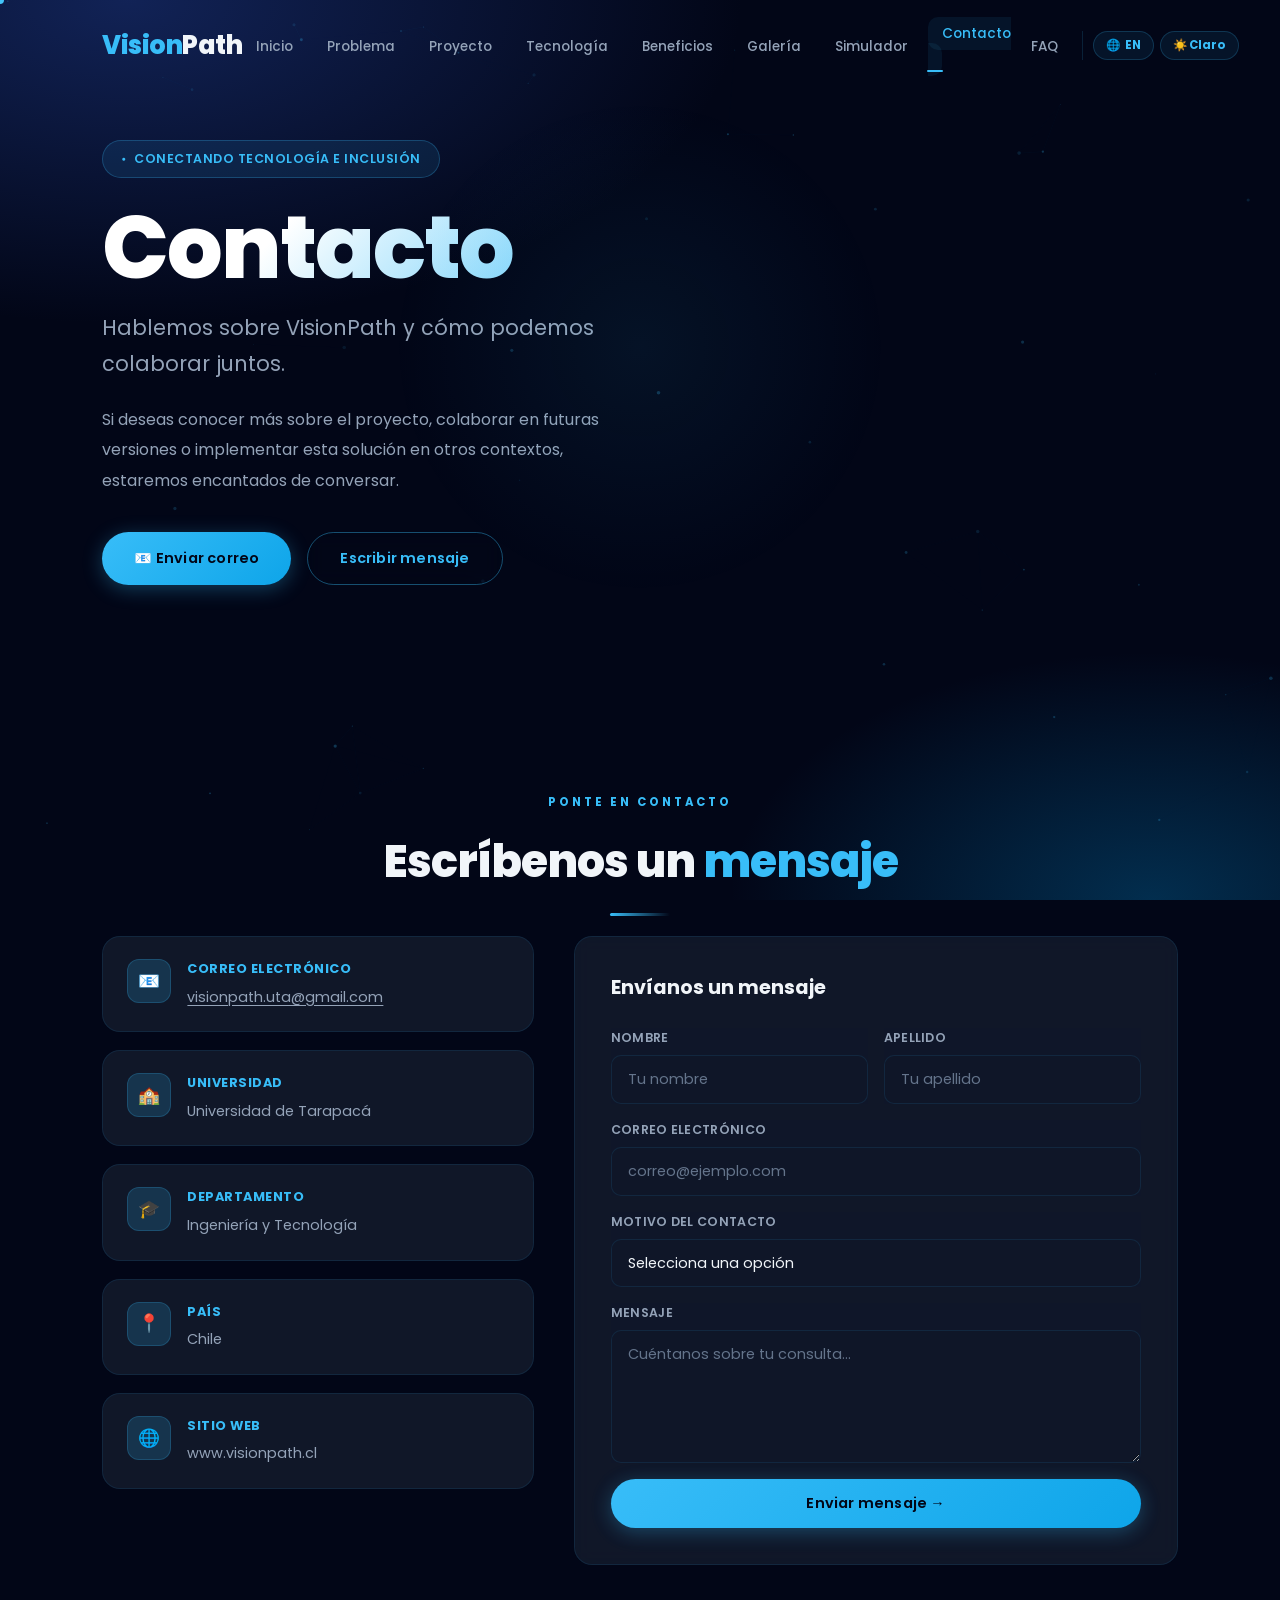
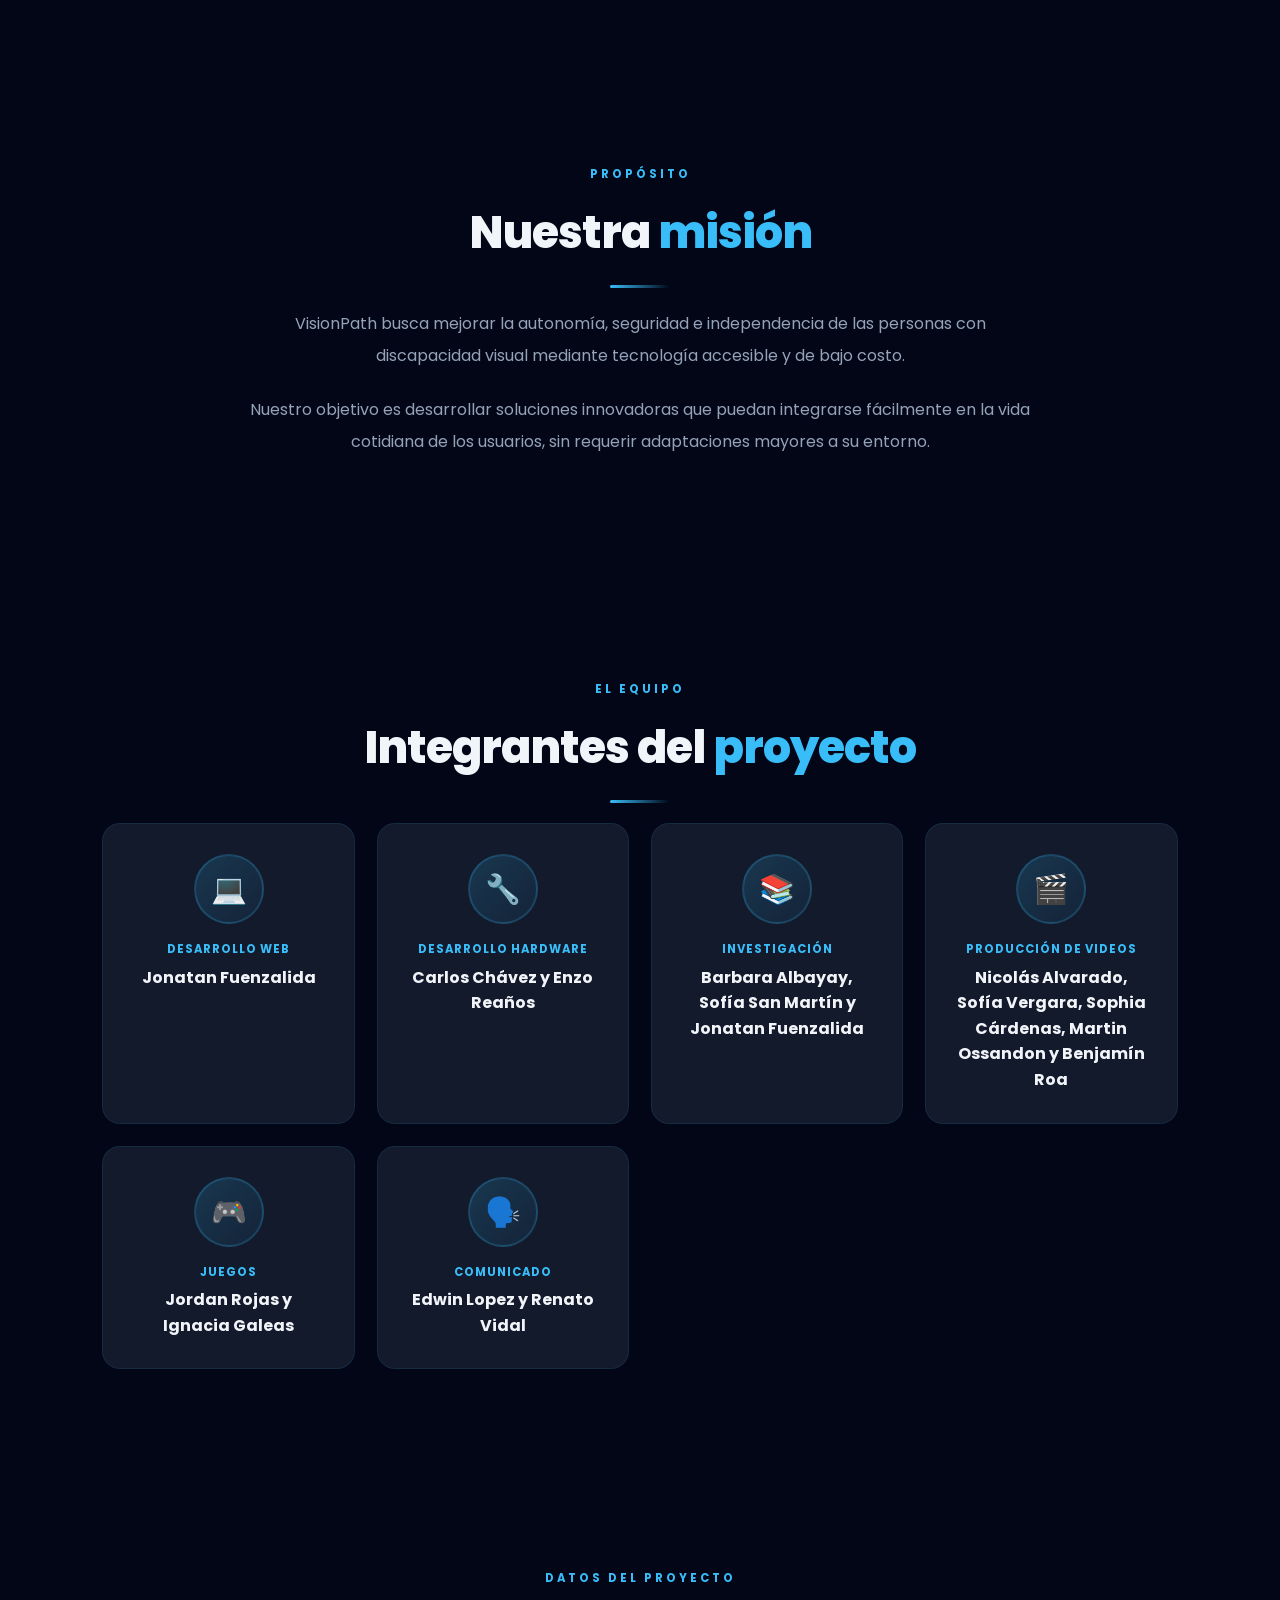
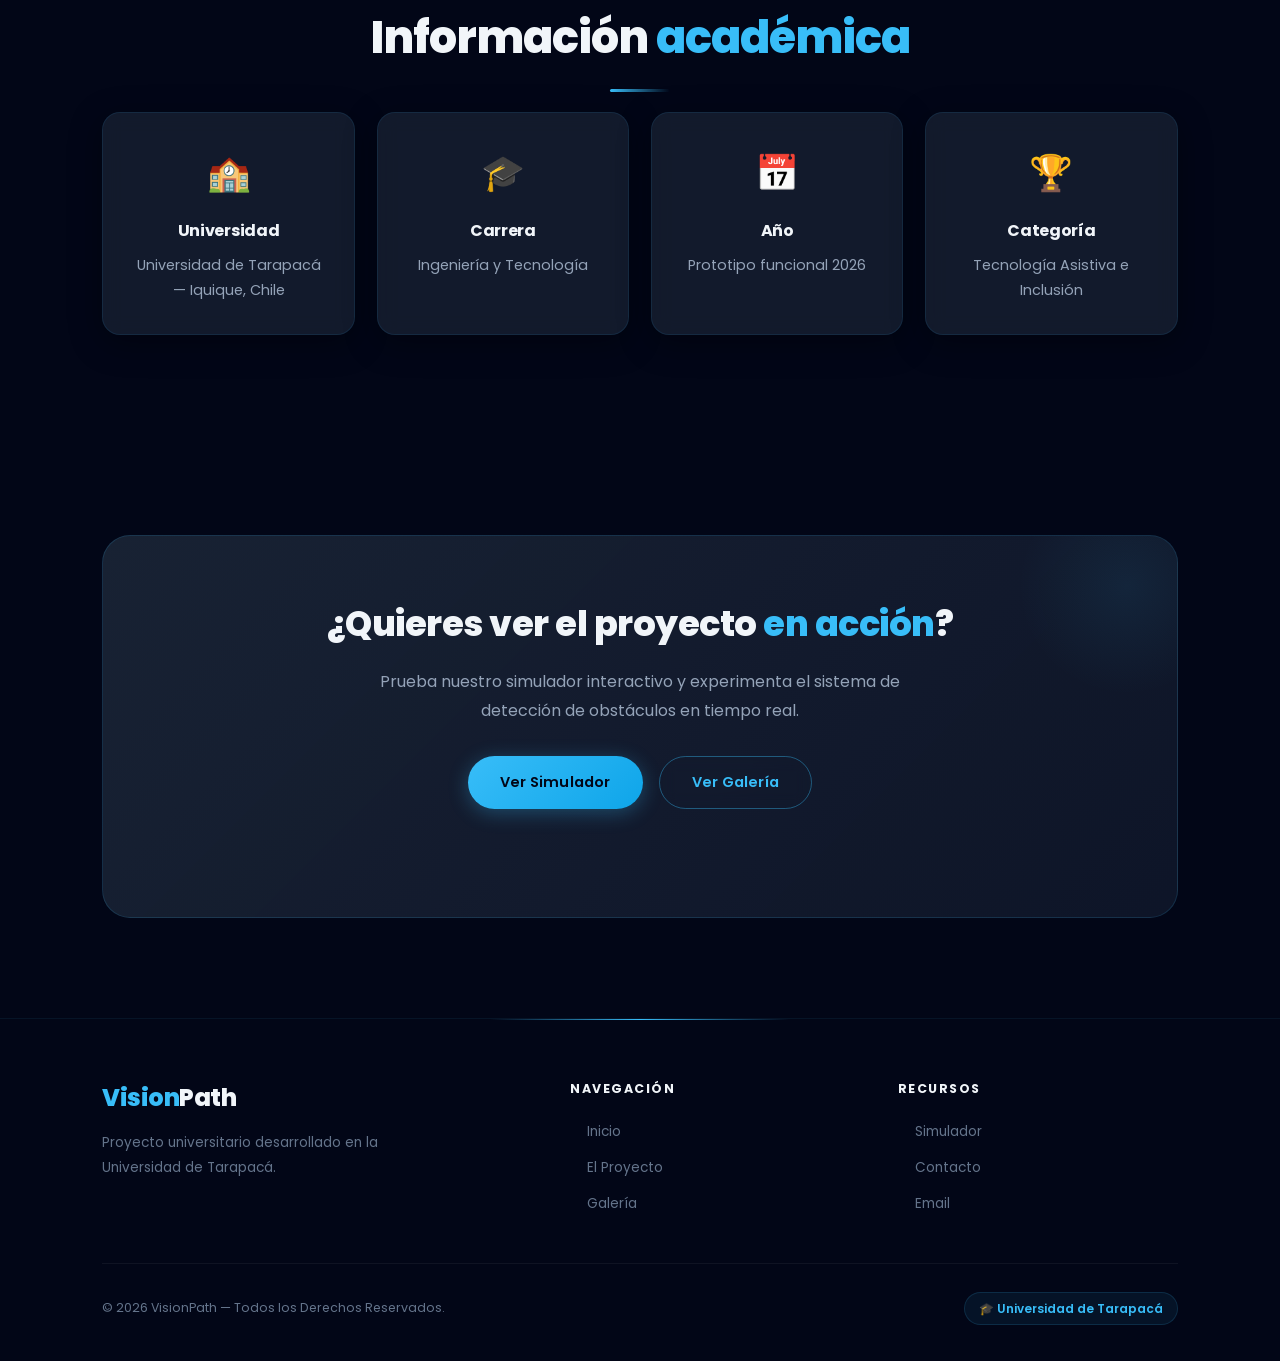
==== contacto.html @ 83928681 "Add files via upload" ====
<!DOCTYPE html>
<html lang="es">
<head>
<meta charset="UTF-8">
<meta name="viewport" content="width=device-width, initial-scale=1.0">
<meta name="description" content="Contacta al equipo de VisionPath — bastón inteligente, Universidad de Tarapacá.">
<title>Contacto | VisionPath</title>
<link rel="stylesheet" href="css/style.css">
<link rel="preconnect" href="https://fonts.googleapis.com">
<link href="https://fonts.googleapis.com/css2?family=Poppins:wght@300;400;500;600;700;800&display=swap" rel="stylesheet">
</head>
<body>

<div id="page-loader"><div class="loader-logo">Vision<span>Path</span></div><div class="loader-bar-wrap"><div class="loader-bar"></div></div><div class="loader-text">Cargando...</div></div>
<div id="scroll-progress"></div>
<canvas id="particles-canvas" aria-hidden="true"></canvas>
<div id="cursor-dot" aria-hidden="true"></div>
<div id="cursor-ring" aria-hidden="true"></div>
<div id="lightbox" role="dialog" aria-modal="true">
  <button id="lightbox-close" aria-label="Cerrar">✕</button>
  <button id="lightbox-prev">‹</button>
  <img id="lightbox-img" src="" alt="">
  <button id="lightbox-next">›</button>
  <div id="lightbox-caption"></div>
</div>

<header id="header">
  <nav class="navbar">
    <div class="logo">Vision<span>Path</span></div>
    <button class="hamburger" aria-label="Abrir menú"><span></span><span></span><span></span></button>
    <ul class="nav-links">
      <li><a href="index.html" data-i18n="nav-inicio">Inicio</a></li>
      <li><a href="index.html#problema" data-i18n="nav-problema">Problema</a></li>
      <li><a href="index.html#sobre" data-i18n="nav-sobre">Proyecto</a></li>
      <li><a href="index.html#funciona" data-i18n="nav-funciona">Tecnología</a></li>
      <li><a href="index.html#beneficios" data-i18n="nav-beneficios">Beneficios</a></li>
      <li><a href="galeria.html" data-i18n="nav-galeria">Galería</a></li>
      <li><a href="simulador.html" data-i18n="nav-simulador">Simulador</a></li>
      <li><a href="contacto.html" data-i18n="nav-contacto">Contacto</a></li>
      <li><a href="index.html#faq" data-i18n="nav-faq">FAQ</a></li>
      <div class="nav-settings-mobile">
        <button class="settings-btn lang-toggle-btn"><span>🌐</span>EN</button>
        <button class="settings-btn theme-toggle-btn"><span>☀️</span>Claro</button>
      </div>
    </ul>
    <div class="nav-settings">
      <button class="settings-btn lang-toggle-btn"><span>🌐</span>EN</button>
      <button class="settings-btn theme-toggle-btn"><span>☀️</span>Claro</button>
    </div>
  </nav>
</header>

<section class="hero" style="min-height:55vh;padding-top:140px;padding-bottom:60px;">
  <div class="hero-text">
    <span class="tag" data-i18n="tag-contacto">Conectando Tecnología e Inclusión</span>
    <h1 data-i18n="h1-contacto">Contacto</h1>
    <h2 data-i18n="h2-contacto">Hablemos sobre VisionPath y cómo podemos colaborar juntos.</h2>
    <p class="hero-description">Si deseas conocer más sobre el proyecto, colaborar en futuras versiones o implementar esta solución en otros contextos, estaremos encantados de conversar.</p>
    <div class="hero-buttons">
      <a href="mailto:visionpath.uta@gmail.com" class="btn btn-primary">📧 Enviar correo</a>
      <a href="#formulario" class="btn btn-secondary">Escribir mensaje</a>
    </div>
  </div>
</section>

<!-- FORMULARIO + INFO -->
<section class="section" id="formulario">
  <span class="section-label">Ponte en contacto</span>
  <h2 class="section-title">Escríbenos un <span>mensaje</span></h2>
  <div class="section-divider"></div>
  <div class="contact-grid">
    <div class="contact-info-block">
      <div class="contact-info-card hidden delay-1"><div class="info-icon">📧</div><div class="info-text"><strong>Correo electrónico</strong><span><a href="mailto:visionpath.uta@gmail.com" style="color:inherit;text-decoration:underline;text-underline-offset:3px;">visionpath.uta@gmail.com</a></span></div></div>
      <div class="contact-info-card hidden delay-2"><div class="info-icon">🏫</div><div class="info-text"><strong>Universidad</strong><span>Universidad de Tarapacá</span></div></div>
      <div class="contact-info-card hidden delay-3"><div class="info-icon">🎓</div><div class="info-text"><strong>Departamento</strong><span>Ingeniería y Tecnología</span></div></div>
      <div class="contact-info-card hidden delay-4"><div class="info-icon">📍</div><div class="info-text"><strong>País</strong><span>Chile</span></div></div>
      <div class="contact-info-card hidden delay-2"><div class="info-icon">🌐</div><div class="info-text"><strong>Sitio web</strong><span>www.visionpath.cl</span></div></div>
    </div>
    <div class="contact-form-wrapper hidden delay-2">
      <h3>Envíanos un mensaje</h3>
      <form class="contact-form" novalidate>
        <div class="form-row">
          <div class="form-group"><label for="nombre">Nombre</label><input type="text" id="nombre" placeholder="Tu nombre" required></div>
          <div class="form-group"><label for="apellido">Apellido</label><input type="text" id="apellido" placeholder="Tu apellido"></div>
        </div>
        <div class="form-group"><label for="email">Correo electrónico</label><input type="email" id="email" placeholder="correo@ejemplo.com" required></div>
        <div class="form-group"><label for="motivo">Motivo del contacto</label>
          <select id="motivo" required>
            <option value="" disabled selected>Selecciona una opción</option>
            <option value="colaboracion">Colaboración en el proyecto</option>
            <option value="implementacion">Implementación en otro contexto</option>
            <option value="consulta">Consulta técnica</option>
            <option value="prensa">Prensa o difusión</option>
            <option value="otro">Otro</option>
          </select>
        </div>
        <div class="form-group"><label for="mensaje">Mensaje</label><textarea id="mensaje" placeholder="Cuéntanos sobre tu consulta..." required rows="5"></textarea></div>
        <button type="submit" class="btn btn-primary" style="width:100%;justify-content:center;">Enviar mensaje →</button>
      </form>
      <div class="form-success">✅ ¡Gracias por tu mensaje! Te responderemos pronto.</div>
    </div>
  </div>
</section>

<!-- MISIÓN -->
<section class="section hidden">
  <span class="section-label" data-i18n="label-mision">Propósito</span>
  <h2 class="section-title" data-i18n="title-mision">Nuestra <span>misión</span></h2>
  <div class="section-divider"></div>
  <p class="section-text">VisionPath busca mejorar la autonomía, seguridad e independencia de las personas con discapacidad visual mediante tecnología accesible y de bajo costo.</p>
  <p class="section-text">Nuestro objetivo es desarrollar soluciones innovadoras que puedan integrarse fácilmente en la vida cotidiana de los usuarios, sin requerir adaptaciones mayores a su entorno.</p>
</section>

<!-- EQUIPO AMPLIADO -->
<section class="section hidden">
  <span class="section-label" data-i18n="label-equipo">El equipo</span>
  <h2 class="section-title" data-i18n="title-equipo">Integrantes del <span>proyecto</span></h2>
  <div class="section-divider"></div>
  <div class="cards">
    <div class="member-card hidden delay-1">
      <div class="member-avatar">💻</div>
      <div class="member-role">Desarrollo Web</div>
      <div class="member-name">Jonatan Fuenzalida</div>
    </div>
    <div class="member-card hidden delay-2">
      <div class="member-avatar">🔧</div>
      <div class="member-role">Desarrollo Hardware</div>
      <div class="member-name">Carlos Chávez y Enzo Reaños</div>
    </div>
    <div class="member-card hidden delay-3">
      <div class="member-avatar">📚</div>
      <div class="member-role">Investigación</div>
      <div class="member-name">Barbara Albayay, Sofía San Martín y Jonatan Fuenzalida</div>
    </div>
    <div class="member-card hidden delay-4">
      <div class="member-avatar">🎬</div>
      <div class="member-role">Producción de Videos</div>
      <div class="member-name">Nicolás Alvarado, Sofía Vergara, Sophia Cárdenas, Martin Ossandon y Benjamín Roa</div>
    </div>
    <div class="member-card hidden delay-1">
      <div class="member-avatar">🎮</div>
      <div class="member-role">Juegos</div>
      <div class="member-name">Jordan Rojas y Ignacia Galeas</div>
    </div>
    <div class="member-card hidden delay-2">
      <div class="member-avatar">🗣️</div>
      <div class="member-role">Comunicado</div>
      <div class="member-name">Edwin Lopez y Renato Vidal</div>
    </div>
  </div>
</section>

<!-- INFO ACADÉMICA -->
<section class="section hidden">
  <span class="section-label" data-i18n="label-academico">Datos del proyecto</span>
  <h2 class="section-title" data-i18n="title-academico">Información <span>académica</span></h2>
  <div class="section-divider"></div>
  <div class="cards">
    <div class="card hidden delay-1"><span class="card-icon">🏫</span><h3>Universidad</h3><p>Universidad de Tarapacá — Iquique, Chile</p></div>
    <div class="card hidden delay-2"><span class="card-icon">🎓</span><h3>Carrera</h3><p>Ingeniería y Tecnología</p></div>
    <div class="card hidden delay-3"><span class="card-icon">📅</span><h3>Año</h3><p>Prototipo funcional 2026</p></div>
    <div class="card hidden delay-4"><span class="card-icon">🏆</span><h3>Categoría</h3><p>Tecnología Asistiva e Inclusión</p></div>
  </div>
</section>

<!-- CTA -->
<section class="section hidden">
  <div class="mission-banner">
    <h2>¿Quieres ver el proyecto <span style="color:var(--cyan)">en acción</span>?</h2>
    <p>Prueba nuestro simulador interactivo y experimenta el sistema de detección de obstáculos en tiempo real.</p>
    <div class="hero-buttons" style="justify-content:center">
      <a href="simulador.html" class="btn btn-primary">Ver Simulador</a>
      <a href="galeria.html" class="btn btn-secondary">Ver Galería</a>
    </div>
  </div>
</section>

<footer class="footer">
  <div class="footer-grid">
    <div class="footer-brand"><div class="logo">Vision<span>Path</span></div><p>Proyecto universitario desarrollado en la Universidad de Tarapacá.</p></div>
    <div class="footer-col"><h4>Navegación</h4><ul>
      <li><a href="index.html">Inicio</a></li><li><a href="index.html#sobre">El Proyecto</a></li>
      <li><a href="galeria.html">Galería</a></li>
    </ul></div>
    <div class="footer-col"><h4>Recursos</h4><ul>
      <li><a href="simulador.html">Simulador</a></li><li><a href="contacto.html">Contacto</a></li>
      <li><a href="mailto:visionpath@gmail.com">Email</a></li>
    </ul></div>
  </div>
  <div class="footer-bottom"><p>© 2026 VisionPath — Todos los Derechos Reservados.</p><div class="footer-badge">🎓 Universidad de Tarapacá</div></div>
</footer>
<button id="scrollTop" aria-label="Volver al inicio">↑</button>
<script src="js/script.js"></script>
<script src="js/extras.js"></script>
</body>
</html>
---- css/style.css ----
/* =============================================================
   VISIONPATH — style.css
   Diseño oscuro premium con acentos cyan y efectos glassmorphism
============================================================= */

/* === RESET & BASE === */
*, *::before, *::after {
    margin: 0;
    padding: 0;
    box-sizing: border-box;
}

:root {
    --cyan:       #38bdf8;
    --cyan-dark:  #0ea5e9;
    --cyan-glow:  rgba(56, 189, 248, 0.18);
    --cyan-glow2: rgba(56, 189, 248, 0.08);
    --bg-900:     #020617;
    --bg-800:     #0f172a;
    --bg-700:     #1e293b;
    --bg-600:     #293548;
    --text-100:   #f1f5f9;
    --text-300:   #94a3b8;
    --text-500:   #64748b;
    --radius-sm:  10px;
    --radius-md:  18px;
    --radius-lg:  28px;
    --shadow-card: 0 8px 32px rgba(0,0,0,0.35);
    --shadow-glow: 0 0 40px rgba(56,189,248,0.12);
    --transition:  all 0.35s cubic-bezier(0.4, 0, 0.2, 1);
}

html { scroll-behavior: smooth; }

body {
    font-family: 'Poppins', sans-serif;
    background-color: var(--bg-900);
    background-image:
        radial-gradient(ellipse 80% 60% at 10% 0%, rgba(30,58,138,0.55) 0%, transparent 60%),
        radial-gradient(ellipse 60% 50% at 90% 100%, rgba(3,105,161,0.4) 0%, transparent 55%);
    background-attachment: fixed;
    color: var(--text-100);
    overflow-x: hidden;
    line-height: 1.6;
}

img { display: block; max-width: 100%; }
a  { text-decoration: none; color: inherit; }
ul { list-style: none; }

/* === SCROLLBAR === */
::-webkit-scrollbar { width: 6px; }
::-webkit-scrollbar-track { background: var(--bg-900); }
::-webkit-scrollbar-thumb { background: var(--bg-600); border-radius: 3px; }
::-webkit-scrollbar-thumb:hover { background: var(--cyan); }

/* === SELECTION === */
::selection { background: var(--cyan-glow); color: var(--cyan); }

/* ============================================================
   NAVBAR
============================================================ */
header {
    position: fixed;
    top: 0; left: 0;
    width: 100%;
    z-index: 1000;
    transition: var(--transition);
    padding: 0;
}

header.scrolled {
    background: rgba(2, 6, 23, 0.85);
    backdrop-filter: blur(20px);
    -webkit-backdrop-filter: blur(20px);
    border-bottom: 1px solid rgba(56,189,248,0.08);
    box-shadow: 0 4px 30px rgba(0,0,0,0.4);
}

.navbar {
    display: flex;
    justify-content: space-between;
    align-items: center;
    padding: 20px 8%;
    max-width: 1400px;
    margin: 0 auto;
}

.logo {
    font-size: 1.6rem;
    font-weight: 800;
    color: var(--cyan);
    letter-spacing: -0.5px;
    cursor: pointer;
    transition: var(--transition);
    user-select: none;
}

.logo span { color: var(--text-100); }
.logo:hover { opacity: 0.85; transform: translateY(-1px); }

.nav-links {
    display: flex;
    align-items: center;
    gap: 6px;
}

.nav-links a {
    color: var(--text-300);
    font-size: 0.85rem;
    font-weight: 500;
    padding: 7px 14px;
    border-radius: var(--radius-sm);
    transition: var(--transition);
    position: relative;
}

.nav-links a:hover,
.nav-links a.active {
    color: var(--cyan);
    background: var(--cyan-glow2);
}

.nav-links a.active::after {
    content: '';
    position: absolute;
    bottom: 4px; left: 50%;
    transform: translateX(-50%);
    width: 16px; height: 2px;
    background: var(--cyan);
    border-radius: 2px;
}

/* Hamburger */
.hamburger {
    display: none;
    flex-direction: column;
    gap: 5px;
    cursor: pointer;
    padding: 6px;
    border-radius: 8px;
    transition: var(--transition);
}

.hamburger span {
    display: block;
    width: 24px; height: 2px;
    background: var(--text-100);
    border-radius: 2px;
    transition: var(--transition);
}

.hamburger.open span:nth-child(1) { transform: translateY(7px) rotate(45deg); }
.hamburger.open span:nth-child(2) { opacity: 0; transform: scaleX(0); }
.hamburger.open span:nth-child(3) { transform: translateY(-7px) rotate(-45deg); }

/* ============================================================
   HERO
============================================================ */
.hero {
    min-height: 100vh;
    display: flex;
    align-items: center;
    justify-content: space-between;
    gap: 60px;
    padding: 120px 8% 80px;
    max-width: 1400px;
    margin: 0 auto;
    position: relative;
}

.hero::before {
    content: '';
    position: absolute;
    width: 500px; height: 500px;
    background: radial-gradient(circle, rgba(56,189,248,0.07) 0%, transparent 70%);
    top: 50%; left: 50%;
    transform: translate(-50%, -50%);
    pointer-events: none;
}

.hero-text { flex: 1; max-width: 600px; }

.tag {
    display: inline-flex;
    align-items: center;
    gap: 8px;
    background: rgba(56,189,248,0.1);
    color: var(--cyan);
    border: 1px solid rgba(56,189,248,0.25);
    padding: 8px 18px;
    border-radius: 50px;
    font-size: 0.78rem;
    font-weight: 600;
    letter-spacing: 0.5px;
    text-transform: uppercase;
    margin-bottom: 24px;
}

.tag::before { content: '●'; font-size: 7px; animation: pulse-dot 2s ease-in-out infinite; }

@keyframes pulse-dot {
    0%, 100% { opacity: 1; }
    50% { opacity: 0.3; }
}

.hero h1 {
    font-size: clamp(3rem, 7vw, 5.5rem);
    font-weight: 800;
    line-height: 1.05;
    letter-spacing: -2px;
    margin-bottom: 16px;
    background: linear-gradient(135deg, #fff 30%, var(--cyan) 100%);
    -webkit-background-clip: text;
    -webkit-text-fill-color: transparent;
    background-clip: text;
}

.hero h2 {
    font-size: clamp(1rem, 2vw, 1.3rem);
    font-weight: 400;
    color: var(--text-300);
    margin-bottom: 24px;
    line-height: 1.7;
    max-width: 540px;
}

.hero-description {
    font-size: 1rem;
    color: var(--text-300);
    line-height: 1.9;
    margin-bottom: 36px;
    max-width: 520px;
}

.hero-buttons {
    display: flex;
    gap: 16px;
    flex-wrap: wrap;
    margin-bottom: 48px;
}

.hero-stats {
    display: flex;
    gap: 32px;
    flex-wrap: wrap;
    padding-top: 32px;
    border-top: 1px solid rgba(255,255,255,0.06);
}

.stat h3 {
    font-size: 1.8rem;
    font-weight: 800;
    color: var(--cyan);
    letter-spacing: -1px;
}

.stat span {
    font-size: 0.75rem;
    color: var(--text-500);
    font-weight: 500;
    display: block;
    margin-top: 2px;
}

.hero-image {
    flex: 1;
    display: flex;
    justify-content: center;
    align-items: center;
    position: relative;
}

.hero-image::before {
    content: '';
    position: absolute;
    width: 420px; height: 420px;
    background: radial-gradient(circle, rgba(56,189,248,0.12) 0%, transparent 65%);
    border-radius: 50%;
    animation: glow-pulse 4s ease-in-out infinite;
}

@keyframes glow-pulse {
    0%, 100% { transform: scale(1); opacity: 1; }
    50% { transform: scale(1.08); opacity: 0.7; }
}

.hero-image img {
    width: 100%;
    max-width: 520px;
    position: relative;
    z-index: 1;
    animation: float 5s ease-in-out infinite;
    filter: drop-shadow(0 20px 60px rgba(56,189,248,0.2));
}

@keyframes float {
    0%, 100% { transform: translateY(0); }
    50% { transform: translateY(-22px); }
}

/* ============================================================
   BOTONES
============================================================ */
.btn {
    display: inline-flex;
    align-items: center;
    gap: 8px;
    padding: 14px 32px;
    border-radius: 50px;
    font-weight: 600;
    font-size: 0.9rem;
    transition: var(--transition);
    cursor: pointer;
    border: none;
    font-family: inherit;
    position: relative;
    overflow: hidden;
    letter-spacing: 0.2px;
}

.btn::before {
    content: '';
    position: absolute;
    inset: 0;
    background: rgba(255,255,255,0.08);
    opacity: 0;
    transition: var(--transition);
}

.btn:hover::before { opacity: 1; }

.btn-primary {
    background: linear-gradient(135deg, var(--cyan) 0%, var(--cyan-dark) 100%);
    color: var(--bg-900);
    box-shadow: 0 4px 20px rgba(56,189,248,0.3);
}

.btn-primary:hover {
    transform: translateY(-3px);
    box-shadow: 0 8px 30px rgba(56,189,248,0.45);
}

.btn-secondary {
    background: transparent;
    border: 1.5px solid rgba(56,189,248,0.4);
    color: var(--cyan);
    backdrop-filter: blur(8px);
}

.btn-secondary:hover {
    transform: translateY(-3px);
    border-color: var(--cyan);
    background: var(--cyan-glow);
    box-shadow: 0 8px 30px rgba(56,189,248,0.15);
}

/* ============================================================
   SECCIONES
============================================================ */
.section {
    padding: 100px 8%;
    max-width: 1400px;
    margin: 0 auto;
}

.section-label {
    display: block;
    text-align: center;
    font-size: 0.72rem;
    font-weight: 700;
    letter-spacing: 3px;
    text-transform: uppercase;
    color: var(--cyan);
    margin-bottom: 14px;
}

.section-title {
    text-align: center;
    font-size: clamp(1.8rem, 4vw, 2.8rem);
    font-weight: 800;
    letter-spacing: -1px;
    margin-bottom: 16px;
    color: var(--text-100);
}

.section-title span { color: var(--cyan); }

.section-subtitle {
    text-align: center;
    font-size: 1rem;
    color: var(--text-300);
    max-width: 600px;
    margin: 0 auto 56px;
    line-height: 1.8;
}

.section-text {
    max-width: 780px;
    margin: 0 auto 22px;
    text-align: center;
    line-height: 2;
    color: var(--text-300);
    font-size: 1rem;
}

/* Divisor de sección */
.section-divider {
    width: 60px; height: 3px;
    background: linear-gradient(90deg, var(--cyan), transparent);
    border-radius: 3px;
    margin: 0 auto 20px;
}

/* ============================================================
   TARJETAS
============================================================ */
.cards {
    display: grid;
    grid-template-columns: repeat(auto-fit, minmax(240px, 1fr));
    gap: 22px;
    margin-top: 16px;
}

.card {
    background: rgba(30, 41, 59, 0.6);
    border: 1px solid rgba(56,189,248,0.1);
    border-radius: var(--radius-md);
    padding: 32px 28px;
    text-align: center;
    transition: var(--transition);
    box-shadow: var(--shadow-card);
    backdrop-filter: blur(10px);
    position: relative;
    overflow: hidden;
}

.card::before {
    content: '';
    position: absolute;
    top: 0; left: 0; right: 0;
    height: 2px;
    background: linear-gradient(90deg, transparent, var(--cyan), transparent);
    opacity: 0;
    transition: var(--transition);
}

.card:hover {
    transform: translateY(-8px);
    border-color: rgba(56,189,248,0.3);
    box-shadow: var(--shadow-card), var(--shadow-glow);
}

.card:hover::before { opacity: 1; }

.card-icon {
    font-size: 2.2rem;
    margin-bottom: 16px;
    display: block;
}

.card h3 {
    color: var(--text-100);
    font-size: 1rem;
    font-weight: 700;
    margin-bottom: 10px;
    letter-spacing: -0.3px;
}

.card h3 .icon { color: var(--cyan); margin-right: 6px; }

.card p {
    color: var(--text-300);
    font-size: 0.9rem;
    line-height: 1.7;
}

/* Card de estadística */
.card-stat h3 {
    font-size: 2.2rem;
    font-weight: 800;
    color: var(--cyan);
    letter-spacing: -1px;
    margin-bottom: 6px;
}

/* ============================================================
   GALERÍA — imágenes uniformes
============================================================ */
.gallery {
    display: grid;
    grid-template-columns: repeat(auto-fit, minmax(280px, 1fr));
    gap: 18px;
    margin-top: 16px;
}

.gallery-item {
    position: relative;
    border-radius: var(--radius-md);
    overflow: hidden;
    aspect-ratio: 4 / 3;
    border: 1px solid rgba(56,189,248,0.1);
    background: var(--bg-700);
    cursor: pointer;
}

.gallery-item img {
    width: 100%;
    height: 100%;
    object-fit: cover;
    object-position: center;
    transition: transform 0.5s ease;
    display: block;
}

.gallery-item:hover img { transform: scale(1.07); }

.gallery-overlay {
    position: absolute;
    inset: 0;
    background: linear-gradient(to top, rgba(2,6,23,0.85) 0%, transparent 55%);
    opacity: 0;
    transition: var(--transition);
    display: flex;
    align-items: flex-end;
    padding: 20px;
}

.gallery-item:hover .gallery-overlay { opacity: 1; }

.gallery-overlay span {
    color: var(--text-100);
    font-size: 0.85rem;
    font-weight: 600;
}

/* ============================================================
   TIMELINE
============================================================ */
.timeline {
    position: relative;
    display: flex;
    flex-direction: column;
    gap: 0;
    max-width: 680px;
    margin: 0 auto;
}

.timeline::before {
    content: '';
    position: absolute;
    left: 28px; top: 0; bottom: 0;
    width: 2px;
    background: linear-gradient(to bottom, var(--cyan), transparent);
}

.step {
    display: flex;
    align-items: flex-start;
    gap: 24px;
    padding: 20px 0 20px 0;
    position: relative;
}

.step-dot {
    width: 56px; height: 56px;
    min-width: 56px;
    background: var(--bg-700);
    border: 2px solid rgba(56,189,248,0.3);
    border-radius: 50%;
    display: flex;
    align-items: center;
    justify-content: center;
    font-size: 0.75rem;
    font-weight: 800;
    color: var(--cyan);
    position: relative;
    z-index: 1;
    transition: var(--transition);
}

.step:hover .step-dot {
    background: var(--cyan);
    color: var(--bg-900);
    border-color: var(--cyan);
    box-shadow: 0 0 20px rgba(56,189,248,0.4);
}

.step-content {
    padding-top: 12px;
}

.step-year {
    font-size: 0.78rem;
    color: var(--cyan);
    font-weight: 700;
    letter-spacing: 1px;
    margin-bottom: 4px;
}

.step-title {
    font-size: 1rem;
    font-weight: 700;
    color: var(--text-100);
    margin-bottom: 4px;
}

.step-desc {
    font-size: 0.85rem;
    color: var(--text-300);
    line-height: 1.6;
}

/* ============================================================
   PROBLEMA — highlight cards
============================================================ */
.problem-grid {
    display: grid;
    grid-template-columns: 1fr 1fr;
    gap: 22px;
    margin-top: 16px;
}

.problem-card {
    background: rgba(220, 38, 38, 0.07);
    border: 1px solid rgba(220,38,38,0.2);
    border-radius: var(--radius-md);
    padding: 28px;
    transition: var(--transition);
}

.problem-card:hover {
    transform: translateY(-4px);
    border-color: rgba(220,38,38,0.4);
}

.solution-card {
    background: rgba(56, 189, 248, 0.06);
    border: 1px solid rgba(56,189,248,0.2);
    border-radius: var(--radius-md);
    padding: 28px;
    transition: var(--transition);
}

.solution-card:hover {
    transform: translateY(-4px);
    border-color: rgba(56,189,248,0.4);
}

.problem-card h3, .solution-card h3 {
    font-size: 0.9rem;
    font-weight: 700;
    margin-bottom: 10px;
    display: flex;
    align-items: center;
    gap: 10px;
}

.problem-card h3 { color: #f87171; }
.solution-card h3 { color: var(--cyan); }
.problem-card p, .solution-card p { color: var(--text-300); font-size: 0.88rem; line-height: 1.7; }

/* ============================================================
   TECNOLOGÍAS — badges
============================================================ */
.tech-grid {
    display: flex;
    flex-wrap: wrap;
    gap: 14px;
    justify-content: center;
    margin-top: 16px;
}

.tech-badge {
    background: var(--bg-700);
    border: 1px solid rgba(56,189,248,0.15);
    border-radius: var(--radius-sm);
    padding: 12px 24px;
    font-size: 0.88rem;
    font-weight: 700;
    color: var(--text-100);
    transition: var(--transition);
    display: flex;
    align-items: center;
    gap: 8px;
}

.tech-badge:hover {
    background: var(--cyan-glow);
    border-color: var(--cyan);
    color: var(--cyan);
    transform: translateY(-3px);
}

/* ============================================================
   MISIÓN — banner
============================================================ */
.mission-banner {
    background: linear-gradient(135deg, rgba(30,41,59,0.8) 0%, rgba(15,23,42,0.9) 100%);
    border: 1px solid rgba(56,189,248,0.15);
    border-radius: var(--radius-lg);
    padding: 60px 50px;
    text-align: center;
    position: relative;
    overflow: hidden;
}

.mission-banner::before {
    content: '';
    position: absolute;
    top: -60px; right: -60px;
    width: 220px; height: 220px;
    background: radial-gradient(circle, rgba(56,189,248,0.08) 0%, transparent 70%);
    border-radius: 50%;
}

.mission-banner h2 {
    font-size: clamp(1.5rem, 3vw, 2.2rem);
    font-weight: 800;
    color: var(--text-100);
    margin-bottom: 16px;
    letter-spacing: -0.5px;
}

.mission-banner p {
    color: var(--text-300);
    max-width: 560px;
    margin: 0 auto 30px;
    line-height: 1.8;
}

/* ============================================================
   CONTACTO
============================================================ */
.contact-grid {
    display: grid;
    grid-template-columns: 1fr 1.4fr;
    gap: 40px;
    align-items: start;
    margin-top: 16px;
}

.contact-info-block { display: flex; flex-direction: column; gap: 18px; }

.contact-info-card {
    background: rgba(30,41,59,0.5);
    border: 1px solid rgba(56,189,248,0.1);
    border-radius: var(--radius-md);
    padding: 22px 24px;
    display: flex;
    align-items: flex-start;
    gap: 16px;
    transition: var(--transition);
}

.contact-info-card:hover {
    border-color: rgba(56,189,248,0.3);
    background: rgba(30,41,59,0.8);
    transform: translateX(4px);
}

.contact-info-card .info-icon {
    width: 44px; height: 44px;
    min-width: 44px;
    background: var(--cyan-glow);
    border: 1px solid rgba(56,189,248,0.2);
    border-radius: 12px;
    display: flex;
    align-items: center;
    justify-content: center;
    font-size: 1.1rem;
}

.info-text strong {
    display: block;
    font-size: 0.8rem;
    font-weight: 700;
    color: var(--cyan);
    letter-spacing: 0.5px;
    margin-bottom: 4px;
    text-transform: uppercase;
}

.info-text span {
    font-size: 0.9rem;
    color: var(--text-300);
}

/* Formulario */
.contact-form-wrapper {
    background: rgba(30,41,59,0.5);
    border: 1px solid rgba(56,189,248,0.1);
    border-radius: var(--radius-md);
    padding: 36px;
    backdrop-filter: blur(10px);
}

.contact-form-wrapper h3 {
    font-size: 1.2rem;
    font-weight: 700;
    color: var(--text-100);
    margin-bottom: 24px;
}

.contact-form {
    display: flex;
    flex-direction: column;
    gap: 16px;
}

.form-row { display: grid; grid-template-columns: 1fr 1fr; gap: 16px; }

.form-group {
    background: rgba(15,23,42,0.8);
    display: flex;
    flex-direction: column;
    gap: 7px;
}

.form-group label {
    font-size: 0.78rem;
    font-weight: 600;
    color: var(--text-300);
    letter-spacing: 0.3px;
    text-transform: uppercase;
}

.form-group input,
.form-group textarea,
.form-group select {
    background: rgba(15,23,42,0.8);
    border: 1.5px solid rgba(56,189,248,0.1);
    border-radius: var(--radius-sm);
    padding: 13px 16px;
    color: var(--text-100);
    font-family: 'Poppins', sans-serif;
    font-size: 0.9rem;
    transition: var(--transition);
    width: 100%;
    outline: none;
    -webkit-appearance: none;
}

.form-group input:focus,
.form-group textarea:focus,
.form-group select:focus {
    border-color: var(--cyan);
    background: rgba(56,189,248,0.04);
    box-shadow: 0 0 0 3px rgba(56,189,248,0.08);
}

.form-group input::placeholder,
.form-group textarea::placeholder { color: var(--text-500); }

.form-group textarea { resize: vertical; min-height: 130px; }

.form-success {
    display: none;
    background: rgba(22,163,74,0.1);
    border: 1px solid rgba(22,163,74,0.3);
    border-radius: var(--radius-sm);
    padding: 16px 20px;
    text-align: center;
    color: #4ade80;
    font-weight: 600;
    font-size: 0.9rem;
    animation: fadeIn 0.4s ease;
}

@keyframes fadeIn { from { opacity: 0; transform: translateY(6px); } to { opacity: 1; transform: translateY(0); } }

/* Integrantes */
.member-card {
    background: rgba(30,41,59,0.6);
    border: 1px solid rgba(56,189,248,0.1);
    border-radius: var(--radius-md);
    padding: 30px;
    text-align: center;
    transition: var(--transition);
}

.member-card:hover {
    transform: translateY(-6px);
    border-color: rgba(56,189,248,0.3);
}

.member-avatar {
    width: 70px; height: 70px;
    background: linear-gradient(135deg, var(--cyan-glow), rgba(56,189,248,0.06));
    border: 2px solid rgba(56,189,248,0.2);
    border-radius: 50%;
    display: flex;
    align-items: center;
    justify-content: center;
    font-size: 1.8rem;
    margin: 0 auto 16px;
}

.member-role {
    font-size: 0.72rem;
    font-weight: 700;
    color: var(--cyan);
    letter-spacing: 1px;
    text-transform: uppercase;
    margin-bottom: 6px;
}

.member-name {
    font-size: 1rem;
    font-weight: 700;
    color: var(--text-100);
}

/* ============================================================
   SIMULADOR
============================================================ */
.simulator-wrapper {
    background: rgba(15,23,42,0.7);
    border: 1px solid rgba(56,189,248,0.15);
    border-radius: var(--radius-lg);
    padding: 48px;
    backdrop-filter: blur(12px);
    max-width: 900px;
    margin: 0 auto;
}

.simulation-scene {
    position: relative;
    height: 200px;
    background: rgba(2,6,23,0.6);
    border-radius: var(--radius-md);
    border: 1px solid rgba(56,189,248,0.1);
    overflow: hidden;
    margin-bottom: 32px;
    display: flex;
    align-items: center;
}

.scene-floor {
    position: absolute;
    bottom: 0; left: 0; right: 0;
    height: 3px;
    background: linear-gradient(90deg, transparent, rgba(56,189,248,0.3), transparent);
}

.scene-grid {
    position: absolute;
    inset: 0;
    background-image:
        linear-gradient(rgba(56,189,248,0.03) 1px, transparent 1px),
        linear-gradient(90deg, rgba(56,189,248,0.03) 1px, transparent 1px);
    background-size: 40px 40px;
}

.stick-icon {
    position: absolute;
    left: 12%;
    top: 50%;
    transform: translateY(-50%);
    font-size: 3rem;
    z-index: 2;
    transition: filter 0.3s ease;
    filter: drop-shadow(0 0 0px transparent);
}

.stick-icon.vibrating {
    animation: vibrate 0.1s linear infinite;
}

.stick-icon.vibrating-strong {
    animation: vibrate-strong 0.06s linear infinite;
    filter: drop-shadow(0 0 12px rgba(239,68,68,0.8));
}

@keyframes vibrate {
    0%, 100% { transform: translateY(-50%) translateX(0); }
    25% { transform: translateY(-52%) translateX(-2px); }
    75% { transform: translateY(-48%) translateX(2px); }
}

@keyframes vibrate-strong {
    0%, 100% { transform: translateY(-50%) translateX(0); }
    25% { transform: translateY(-53%) translateX(-4px); }
    75% { transform: translateY(-47%) translateX(4px); }
}

.sensor-area {
    position: absolute;
    left: calc(12% + 60px);
    top: 50%;
    transform: translateY(-50%);
}

.wave {
    position: absolute;
    border: 1.5px solid var(--cyan);
    border-radius: 50%;
    width: 20px; height: 20px;
    top: 50%; left: 0;
    transform: translate(-50%, -50%);
    opacity: 0;
    animation: sonar 2s ease-out infinite;
}

.wave.d1 { animation-delay: 0.4s; }
.wave.d2 { animation-delay: 0.8s; }

@keyframes sonar {
    0% { width: 20px; height: 20px; opacity: 0.9; }
    100% { width: 120px; height: 120px; opacity: 0; }
}

.obstacle {
    position: absolute;
    right: 8%;
    top: 50%;
    transform: translateY(-50%);
    font-size: 2.8rem;
    transition: right 0.1s linear;
    z-index: 2;
    filter: drop-shadow(0 0 8px rgba(239,68,68,0.3));
}

.distance-line {
    position: absolute;
    bottom: 30px;
    border-top: 1.5px dashed rgba(56,189,248,0.3);
    transition: all 0.1s linear;
}

.distance-label-scene {
    position: absolute;
    bottom: 10px;
    font-size: 0.7rem;
    color: var(--cyan);
    font-weight: 600;
    text-align: center;
    transition: all 0.1s linear;
}

/* Controles */
.sim-controls { margin-bottom: 28px; }

.sim-distance-display {
    display: flex;
    align-items: baseline;
    justify-content: center;
    gap: 8px;
    margin-bottom: 20px;
}

.sim-distance-display .value {
    font-size: 3.5rem;
    font-weight: 800;
    color: var(--cyan);
    letter-spacing: -2px;
    transition: color 0.3s ease;
    line-height: 1;
}

.sim-distance-display .value.warning { color: #f59e0b; }
.sim-distance-display .value.danger { color: #ef4444; }

.sim-distance-display .unit {
    font-size: 1.2rem;
    color: var(--text-300);
    font-weight: 500;
}

.slider {
    -webkit-appearance: none;
    appearance: none;
    width: 100%;
    height: 6px;
    border-radius: 3px;
    background: var(--bg-600);
    outline: none;
    cursor: pointer;
    transition: var(--transition);
}

.slider::-webkit-slider-thumb {
    -webkit-appearance: none;
    appearance: none;
    width: 22px; height: 22px;
    border-radius: 50%;
    background: var(--cyan);
    cursor: pointer;
    box-shadow: 0 0 10px rgba(56,189,248,0.4);
    transition: var(--transition);
}

.slider::-webkit-slider-thumb:hover {
    transform: scale(1.2);
    box-shadow: 0 0 20px rgba(56,189,248,0.6);
}

.slider::-moz-range-thumb {
    width: 22px; height: 22px;
    border-radius: 50%;
    background: var(--cyan);
    cursor: pointer;
    border: none;
    box-shadow: 0 0 10px rgba(56,189,248,0.4);
}

.slider-labels {
    display: flex;
    justify-content: space-between;
    margin-top: 10px;
    font-size: 0.72rem;
    color: var(--text-500);
    font-weight: 500;
}

/* Status */
.status-box {
    display: flex;
    align-items: center;
    justify-content: center;
    gap: 12px;
    padding: 18px 30px;
    border-radius: var(--radius-md);
    font-weight: 700;
    font-size: 1rem;
    margin: 24px 0;
    transition: all 0.4s ease;
    border: 1px solid;
}

.status-box.safe {
    background: rgba(22,163,74,0.1);
    border-color: rgba(22,163,74,0.3);
    color: #4ade80;
}

.status-box.warning {
    background: rgba(245,158,11,0.1);
    border-color: rgba(245,158,11,0.3);
    color: #fbbf24;
}

.status-box.danger {
    background: rgba(239,68,68,0.1);
    border-color: rgba(239,68,68,0.3);
    color: #f87171;
    animation: danger-pulse 0.6s ease-in-out infinite alternate;
}

@keyframes danger-pulse {
    from { box-shadow: 0 0 0 0 transparent; }
    to { box-shadow: 0 0 20px rgba(239,68,68,0.2); }
}

/* Vibración */
.vibration-panel {
    background: rgba(2,6,23,0.5);
    border: 1px solid rgba(56,189,248,0.08);
    border-radius: var(--radius-md);
    padding: 24px;
    margin-top: 24px;
}

.vibration-panel h3 {
    font-size: 0.82rem;
    font-weight: 700;
    color: var(--text-300);
    letter-spacing: 1px;
    text-transform: uppercase;
    margin-bottom: 16px;
    display: flex;
    align-items: center;
    gap: 8px;
}

.vibration-bar {
    height: 10px;
    background: rgba(255,255,255,0.05);
    border-radius: 5px;
    overflow: hidden;
    margin-bottom: 14px;
}

.vibration-level {
    height: 100%;
    width: 0%;
    border-radius: 5px;
    transition: width 0.3s ease, background 0.3s ease;
    background: linear-gradient(90deg, #22c55e, #38bdf8);
    position: relative;
}

.vibration-level::after {
    content: '';
    position: absolute;
    right: 0; top: 0; bottom: 0;
    width: 4px;
    background: white;
    opacity: 0.6;
    border-radius: 0 5px 5px 0;
    filter: blur(1px);
}

.vibration-dots {
    display: flex;
    gap: 8px;
    justify-content: center;
}

.vdot {
    width: 10px; height: 10px;
    border-radius: 50%;
    background: rgba(255,255,255,0.08);
    border: 1px solid rgba(255,255,255,0.12);
    transition: all 0.2s ease;
}

.vdot.active-safe    { background: #22c55e; border-color: #22c55e; box-shadow: 0 0 8px rgba(34,197,94,0.5); }
.vdot.active-warning { background: #f59e0b; border-color: #f59e0b; box-shadow: 0 0 8px rgba(245,158,11,0.5); }
.vdot.active-danger  { background: #ef4444; border-color: #ef4444; box-shadow: 0 0 8px rgba(239,68,68,0.5); }

.sensor-message {
    text-align: center;
    font-size: 0.9rem;
    color: var(--text-300);
    margin-top: 16px;
    min-height: 24px;
    transition: color 0.3s ease;
    font-style: italic;
}

/* Leyenda del simulador */
.sim-legend {
    display: grid;
    grid-template-columns: repeat(3, 1fr);
    gap: 14px;
    margin-top: 40px;
}

.legend-item {
    background: rgba(30,41,59,0.5);
    border: 1px solid rgba(56,189,248,0.08);
    border-radius: var(--radius-sm);
    padding: 18px;
    text-align: center;
    transition: var(--transition);
}

.legend-item:hover { transform: translateY(-3px); }

.legend-dot {
    width: 12px; height: 12px;
    border-radius: 50%;
    margin: 0 auto 10px;
}

.legend-dot.safe    { background: #22c55e; box-shadow: 0 0 10px rgba(34,197,94,0.4); }
.legend-dot.warning { background: #f59e0b; box-shadow: 0 0 10px rgba(245,158,11,0.4); }
.legend-dot.danger  { background: #ef4444; box-shadow: 0 0 10px rgba(239,68,68,0.4); }

.legend-item .range {
    font-size: 0.82rem;
    font-weight: 700;
    color: var(--text-100);
    margin-bottom: 4px;
}

.legend-item .desc {
    font-size: 0.75rem;
    color: var(--text-500);
    line-height: 1.5;
}

/* ============================================================
   FOOTER
============================================================ */
.footer {
    background: var(--bg-900);
    border-top: 1px solid rgba(56,189,248,0.07);
    padding: 60px 8% 36px;
    position: relative;
    overflow: hidden;
}

.footer::before {
    content: '';
    position: absolute;
    top: 0; left: 50%;
    transform: translateX(-50%);
    width: 300px; height: 1px;
    background: linear-gradient(90deg, transparent, var(--cyan), transparent);
}

.footer-grid {
    display: grid;
    grid-template-columns: 1.5fr 1fr 1fr;
    gap: 48px;
    max-width: 1400px;
    margin: 0 auto 48px;
}

.footer-brand .logo {
    font-size: 1.5rem;
    margin-bottom: 14px;
    display: block;
}

.footer-brand p {
    font-size: 0.85rem;
    color: var(--text-500);
    line-height: 1.8;
    max-width: 280px;
}

.footer-col h4 {
    font-size: 0.78rem;
    font-weight: 700;
    color: var(--text-100);
    text-transform: uppercase;
    letter-spacing: 1.5px;
    margin-bottom: 18px;
}

.footer-col ul { display: flex; flex-direction: column; gap: 10px; }

.footer-col ul a {
    font-size: 0.85rem;
    color: var(--text-500);
    transition: var(--transition);
    display: inline-flex;
    align-items: center;
    gap: 6px;
}

.footer-col ul a::before { content: '→'; font-size: 0.7rem; opacity: 0; transition: var(--transition); }
.footer-col ul a:hover { color: var(--cyan); padding-left: 4px; }
.footer-col ul a:hover::before { opacity: 1; }

.footer-bottom {
    max-width: 1400px;
    margin: 0 auto;
    padding-top: 28px;
    border-top: 1px solid rgba(255,255,255,0.05);
    display: flex;
    align-items: center;
    justify-content: space-between;
    flex-wrap: wrap;
    gap: 16px;
}

.footer-bottom p {
    font-size: 0.78rem;
    color: var(--text-500);
}

.footer-badge {
    display: inline-flex;
    align-items: center;
    gap: 6px;
    background: rgba(56,189,248,0.07);
    border: 1px solid rgba(56,189,248,0.15);
    border-radius: 20px;
    padding: 6px 14px;
    font-size: 0.75rem;
    color: var(--cyan);
    font-weight: 600;
}

/* ============================================================
   ANIMACIONES ENTRADA
============================================================ */
.hidden {
    opacity: 0;
    transform: translateY(40px);
    transition: opacity 0.7s ease, transform 0.7s ease;
}

.hidden.from-left  { transform: translateX(-40px); }
.hidden.from-right { transform: translateX(40px); }

.show {
    opacity: 1 !important;
    transform: translateY(0) translateX(0) !important;
}

/* Delay escalonado */
.delay-1 { transition-delay: 0.1s; }
.delay-2 { transition-delay: 0.2s; }
.delay-3 { transition-delay: 0.3s; }
.delay-4 { transition-delay: 0.4s; }

/* Botón scroll-top */
#scrollTop {
    position: fixed;
    bottom: 32px; right: 32px;
    width: 46px; height: 46px;
    background: linear-gradient(135deg, var(--cyan), var(--cyan-dark));
    border: none;
    border-radius: 50%;
    color: var(--bg-900);
    font-size: 1.1rem;
    cursor: pointer;
    z-index: 999;
    display: flex;
    align-items: center;
    justify-content: center;
    opacity: 0;
    pointer-events: none;
    transform: translateY(10px);
    transition: var(--transition);
    box-shadow: 0 4px 20px rgba(56,189,248,0.3);
}

#scrollTop.visible {
    opacity: 1;
    pointer-events: all;
    transform: translateY(0);
}

#scrollTop:hover {
    transform: translateY(-3px);
    box-shadow: 0 8px 30px rgba(56,189,248,0.45);
}

/* ============================================================
   RESPONSIVE
============================================================ */
@media (max-width: 1100px) {
    .footer-grid { grid-template-columns: 1fr 1fr; }
    .contact-grid { grid-template-columns: 1fr; }
    .problem-grid { grid-template-columns: 1fr; }
}

@media (max-width: 900px) {
    .hero {
        flex-direction: column;
        text-align: center;
        padding: 120px 6% 60px;
        gap: 40px;
    }

    .hero-text { max-width: 100%; }
    .hero-buttons { justify-content: center; }
    .hero-stats { justify-content: center; gap: 24px; }
    .hero-description { margin: 0 auto 36px; }

    .navbar { padding: 16px 6%; position: relative; }
    .hamburger { display: flex; }

    .nav-links {
        position: absolute;
        top: 100%; left: 0; right: 0;
        flex-direction: column;
        background: rgba(15,23,42,0.97);
        backdrop-filter: blur(20px);
        padding: 20px;
        gap: 4px;
        border-bottom: 1px solid rgba(56,189,248,0.1);
        display: none;
        z-index: 999;
    }

    .nav-links.open { display: flex; }
    .nav-links a { padding: 12px 16px; border-radius: 10px; width: 100%; }

    .section { padding: 70px 6%; }
    .sim-legend { grid-template-columns: 1fr; }
    .form-row { grid-template-columns: 1fr; }
    .footer-grid { grid-template-columns: 1fr; gap: 32px; }
    .footer-bottom { flex-direction: column; text-align: center; }
    .simulator-wrapper { padding: 28px 20px; }
    .mission-banner { padding: 40px 24px; }
}

@media (max-width: 600px) {
    .hero h1 { font-size: 2.6rem; }
    .cards { grid-template-columns: 1fr; }
    .gallery { grid-template-columns: 1fr; }
    .btn { padding: 12px 24px; font-size: 0.85rem; }
}

/* === ACCESIBILIDAD === */
@media (prefers-reduced-motion: reduce) {
    *, *::before, *::after { animation-duration: 0.01ms !important; transition-duration: 0.01ms !important; }
}

:focus-visible {
    outline: 2px solid var(--cyan);
    outline-offset: 3px;
}

/* ================================================================
   MEJORAS v3 — lightbox, navbar-settings, comentarios, galería
================================================================ */

/* Delays extra */
.delay-5{transition-delay:.5s}.delay-6{transition-delay:.6s}.delay-7{transition-delay:.7s}

/* ── BARRA SETTINGS (idioma + tema) en navbar ── */
.nav-settings{display:flex;align-items:center;gap:6px;margin-left:10px;padding-left:10px;border-left:1px solid rgba(56,189,248,.15);}
.settings-btn{background:rgba(56,189,248,.08);border:1px solid rgba(56,189,248,.2);border-radius:20px;color:#38bdf8;font-size:.72rem;font-weight:700;font-family:'Poppins',sans-serif;padding:5px 12px;cursor:pointer;transition:all .3s ease;display:flex;align-items:center;gap:5px;white-space:nowrap;}
.settings-btn:hover{background:rgba(56,189,248,.18);border-color:#38bdf8;}
.settings-btn .btn-icon{font-size:.9rem;}

/* Modo claro */
body.light-mode{background-color:#f0f4f8;background-image:radial-gradient(ellipse 80% 60% at 10% 0%,rgba(186,230,253,.6) 0%,transparent 60%),radial-gradient(ellipse 60% 50% at 90% 100%,rgba(125,211,252,.3) 0%,transparent 55%);color:#0f172a;}
body.light-mode header.scrolled{background:rgba(240,244,248,.95);border-bottom-color:rgba(56,189,248,.2);}
body.light-mode .card,body.light-mode .contact-form-wrapper,body.light-mode .contact-info-card,body.light-mode .member-card,body.light-mode .simulator-wrapper,body.light-mode .vibration-panel,body.light-mode .simulation-scene,body.light-mode .step-dot,body.light-mode .legend-item,body.light-mode .faq-item{background:rgba(255,255,255,.88);border-color:rgba(56,189,248,.2);color:#0f172a;}
body.light-mode .card p,body.light-mode .card h3,body.light-mode .section-text,body.light-mode .section-subtitle,body.light-mode .step-desc,body.light-mode .hero h2,body.light-mode .hero-description{color:#334155;}
body.light-mode .mission-banner{background:rgba(255,255,255,.85);}
body.light-mode .footer{background:#e2e8f0;}
body.light-mode .footer-brand p,body.light-mode .footer-col ul a,body.light-mode .footer-bottom p{color:#475569;}
body.light-mode .problem-card{background:rgba(254,226,226,.6);border-color:rgba(220,38,38,.2);}
body.light-mode .solution-card{background:rgba(186,230,253,.4);border-color:rgba(56,189,248,.25);}
body.light-mode .tech-badge{background:rgba(255,255,255,.9);color:#0f172a;}
body.light-mode .form-group input,body.light-mode .form-group textarea,body.light-mode .form-group select{background:rgba(255,255,255,.95);color:#0f172a;border-color:rgba(56,189,248,.3);}
body.light-mode .comment-card{background:rgba(255,255,255,.88);}
body.light-mode .comment-input-wrapper{background:rgba(255,255,255,.9);border-color:rgba(56,189,248,.2);}
body.light-mode .comment-input{background:transparent;color:#0f172a;}
body.light-mode #scrollTop,body.light-mode .settings-btn{color:inherit;}
body.light-mode .nav-links a{color:#334155;}
body.light-mode .nav-links a:hover,body.light-mode .nav-links a.active{color:#0ea5e9;}
body.light-mode .logo{color:#0ea5e9;}
body.light-mode .logo span{color:#0f172a;}
body.light-mode .section-label{color:#0ea5e9;}
body.light-mode .section-title{color:#0f172a;}
body.light-mode .section-title span{color:#0ea5e9;}
body.light-mode .tag{background:rgba(14,165,233,.1);border-color:rgba(14,165,233,.3);color:#0ea5e9;}
body.light-mode .hero h1{background:linear-gradient(135deg,#0f172a 30%,#0ea5e9 100%);-webkit-background-clip:text;-webkit-text-fill-color:transparent;background-clip:text;}
body.light-mode .stat h3{color:#0ea5e9;}
body.light-mode .step-year{color:#0ea5e9;}
body.light-mode .card-stat h3{color:#0ea5e9;}
body.light-mode .gallery-item{border-color:rgba(56,189,248,.2);}
body.light-mode #scroll-progress{background:linear-gradient(90deg,#0ea5e9,#38bdf8);}
body.light-mode .faq-question{color:#0f172a;}
body.light-mode .faq-item.open .faq-question{color:#0ea5e9;}
body.light-mode .faq-answer p{color:#475569;}
body.light-mode .navbar{background:transparent;}
body.light-mode .settings-btn{background:rgba(14,165,233,.1);border-color:rgba(14,165,233,.25);color:#0ea5e9;}
body.light-mode .nav-settings{border-left-color:rgba(56,189,248,.25);}
body.light-mode .chart-panel{background:rgba(255,255,255,.7);}
body.light-mode .vibration-bar{background:rgba(0,0,0,.08);}
body.light-mode #scrollTop{background:linear-gradient(135deg,#0ea5e9,#38bdf8);}

/* ── LIGHTBOX ── */
#lightbox{position:fixed;inset:0;background:rgba(2,6,23,.95);z-index:99999;display:flex;align-items:center;justify-content:center;opacity:0;pointer-events:none;transition:opacity .35s ease;backdrop-filter:blur(12px);}
#lightbox.open{opacity:1;pointer-events:all;}
#lightbox img{max-width:90vw;max-height:85vh;object-fit:contain;border-radius:12px;box-shadow:0 30px 80px rgba(0,0,0,.6);transform:scale(.92);transition:transform .35s cubic-bezier(.4,0,.2,1);}
#lightbox.open img{transform:scale(1);}
#lightbox-close{position:absolute;top:20px;right:24px;background:rgba(255,255,255,.1);border:1px solid rgba(255,255,255,.2);border-radius:50%;width:42px;height:42px;display:flex;align-items:center;justify-content:center;cursor:pointer;color:white;font-size:1.2rem;transition:all .3s ease;}
#lightbox-close:hover{background:rgba(239,68,68,.3);border-color:rgba(239,68,68,.5);}
#lightbox-caption{position:absolute;bottom:24px;left:50%;transform:translateX(-50%);background:rgba(15,23,42,.85);border:1px solid rgba(56,189,248,.2);border-radius:30px;padding:10px 24px;font-size:.85rem;color:#94a3b8;font-weight:500;white-space:nowrap;backdrop-filter:blur(8px);}
#lightbox-prev,#lightbox-next{position:absolute;top:50%;transform:translateY(-50%);background:rgba(255,255,255,.08);border:1px solid rgba(255,255,255,.15);border-radius:50%;width:50px;height:50px;display:flex;align-items:center;justify-content:center;cursor:pointer;color:white;font-size:1.2rem;transition:all .3s ease;}
#lightbox-prev{left:20px;}#lightbox-next{right:20px;}
#lightbox-prev:hover,#lightbox-next:hover{background:rgba(56,189,248,.2);border-color:rgba(56,189,248,.4);}
.gallery-item{cursor:zoom-in;}
.gallery-item img{cursor:zoom-in;}

/* ── BARRA SCROLL PROGRESS ── */
#scroll-progress{position:fixed;top:0;left:0;height:3px;width:0%;background:linear-gradient(90deg,#38bdf8,#0ea5e9,#38bdf8);background-size:200% 100%;z-index:9999;transition:width .1s linear;animation:progress-shine 2s linear infinite;}
@keyframes progress-shine{0%{background-position:200% 0}100%{background-position:-200% 0}}

/* ── LOADER ── */
#page-loader{position:fixed;inset:0;background:#020617;z-index:99998;display:flex;flex-direction:column;align-items:center;justify-content:center;gap:24px;transition:opacity .6s ease,visibility .6s ease;}
#page-loader.hidden-loader{opacity:0;visibility:hidden;pointer-events:none;}
.loader-logo{font-size:2.2rem;font-weight:800;color:#38bdf8;letter-spacing:-1px;animation:loader-pulse 1.4s ease-in-out infinite;}
.loader-logo span{color:#f1f5f9;}
@keyframes loader-pulse{0%,100%{opacity:1;transform:scale(1)}50%{opacity:.5;transform:scale(.97)}}
.loader-bar-wrap{width:200px;height:3px;background:rgba(56,189,248,.12);border-radius:3px;overflow:hidden;}
.loader-bar{height:100%;background:linear-gradient(90deg,#38bdf8,#0ea5e9);border-radius:3px;animation:loader-fill 1.4s ease forwards;}
@keyframes loader-fill{from{width:0%}to{width:100%}}
.loader-text{font-size:.75rem;color:#64748b;letter-spacing:2px;text-transform:uppercase;}

/* ── CURSOR ── */
#cursor-dot{width:8px;height:8px;background:#38bdf8;border-radius:50%;position:fixed;pointer-events:none;z-index:99997;transform:translate(-50%,-50%);mix-blend-mode:screen;}
#cursor-ring{width:36px;height:36px;border:1.5px solid rgba(56,189,248,.5);border-radius:50%;position:fixed;pointer-events:none;z-index:99996;transform:translate(-50%,-50%);transition:width .25s ease,height .25s ease,border-color .2s ease;}
body.cursor-hover #cursor-dot{width:12px;height:12px;}
body.cursor-hover #cursor-ring{width:50px;height:50px;border-color:rgba(56,189,248,.8);}
@media(hover:none){#cursor-dot,#cursor-ring{display:none;}html{cursor:auto;}}

/* ── CANVAS PARTÍCULAS ── */
#particles-canvas{position:fixed;top:0;left:0;width:100%;height:100%;pointer-events:none;z-index:0;opacity:.5;}
.hero{position:relative;z-index:1;}

/* ── SCROLLTOP ── */
#scrollTop{position:fixed;bottom:32px;right:32px;width:46px;height:46px;background:linear-gradient(135deg,#38bdf8,#0ea5e9);border:none;border-radius:50%;color:#020617;font-size:1.1rem;cursor:pointer;z-index:999;display:flex;align-items:center;justify-content:center;opacity:0;pointer-events:none;transform:translateY(10px);transition:all .35s ease;box-shadow:0 4px 20px rgba(56,189,248,.3);}
#scrollTop.visible{opacity:1;pointer-events:all;transform:translateY(0);}
#scrollTop:hover{transform:translateY(-3px);box-shadow:0 8px 30px rgba(56,189,248,.45);}

/* ── FAQ ── */
.faq-list{display:flex;flex-direction:column;gap:12px;max-width:820px;margin:0 auto;}
.faq-item{background:rgba(30,41,59,.55);border:1px solid rgba(56,189,248,.1);border-radius:18px;overflow:hidden;transition:border-color .3s ease;}
.faq-item.open{border-color:rgba(56,189,248,.35);}
.faq-question{width:100%;background:none;border:none;padding:22px 26px;display:flex;align-items:center;justify-content:space-between;gap:16px;cursor:pointer;font-family:'Poppins',sans-serif;font-size:.95rem;font-weight:600;color:var(--text-100);text-align:left;transition:color .2s ease;}
.faq-question:hover,.faq-item.open .faq-question{color:#38bdf8;}
.faq-icon{width:28px;height:28px;min-width:28px;border:1.5px solid rgba(56,189,248,.3);border-radius:50%;display:flex;align-items:center;justify-content:center;font-size:.85rem;color:#38bdf8;font-style:normal;transition:transform .35s ease,background .3s ease;}
.faq-item.open .faq-icon{transform:rotate(45deg);background:rgba(56,189,248,.12);}
.faq-answer{max-height:0;overflow:hidden;transition:max-height .4s ease,padding .3s ease;padding:0 26px;}
.faq-item.open .faq-answer{max-height:300px;padding:0 26px 22px;}
.faq-answer p{color:var(--text-300);font-size:.9rem;line-height:1.8;border-top:1px solid rgba(56,189,248,.08);padding-top:16px;}

/* ── GRÁFICO HISTORIAL ── */
.chart-panel{background:rgba(2,6,23,.5);border:1px solid rgba(56,189,248,.08);border-radius:18px;padding:24px;margin-top:24px;}
.chart-panel h3{font-size:.82rem;font-weight:700;color:var(--text-300);letter-spacing:1px;text-transform:uppercase;margin-bottom:16px;}
#historyCanvas{width:100%;height:90px;display:block;border-radius:8px;}

/* ── COMENTARIOS ── */
.comments-section{max-width:860px;margin:0 auto;}
.comment-input-wrapper{background:rgba(30,41,59,.6);border:1px solid rgba(56,189,248,.12);border-radius:18px;padding:28px;margin-bottom:36px;backdrop-filter:blur(10px);}
.comment-input-wrapper h3{font-size:1rem;font-weight:700;color:var(--text-100);margin-bottom:18px;}
.comment-form-row{display:grid;grid-template-columns:1fr 1fr;gap:14px;margin-bottom:14px;}
.comment-input{width:100%;background:rgba(15,23,42,.7);border:1.5px solid rgba(56,189,248,.1);border-radius:10px;padding:12px 16px;color:var(--text-100);font-family:'Poppins',sans-serif;font-size:.88rem;outline:none;transition:all .3s ease;}
.comment-input:focus{border-color:#38bdf8;background:rgba(56,189,248,.04);box-shadow:0 0 0 3px rgba(56,189,248,.08);}
.comment-input::placeholder{color:var(--text-500);}
textarea.comment-input{min-height:100px;resize:vertical;margin-bottom:14px;}
.comment-submit{width:100%;padding:13px;background:linear-gradient(135deg,#38bdf8,#0ea5e9);border:none;border-radius:10px;color:#020617;font-weight:700;font-size:.9rem;font-family:'Poppins',sans-serif;cursor:pointer;transition:all .3s ease;}
.comment-submit:hover{transform:translateY(-2px);box-shadow:0 8px 24px rgba(56,189,248,.35);}
.comments-list{display:flex;flex-direction:column;gap:16px;}
.comment-card{background:rgba(30,41,59,.55);border:1px solid rgba(56,189,248,.1);border-radius:16px;padding:22px 24px;transition:all .3s ease;}
.comment-card:hover{border-color:rgba(56,189,248,.25);transform:translateY(-2px);}
.comment-header{display:flex;align-items:center;gap:12px;margin-bottom:10px;}
.comment-avatar{width:40px;height:40px;border-radius:50%;background:linear-gradient(135deg,rgba(56,189,248,.2),rgba(14,165,233,.1));border:1.5px solid rgba(56,189,248,.25);display:flex;align-items:center;justify-content:center;font-size:1rem;font-weight:700;color:#38bdf8;flex-shrink:0;}
.comment-meta strong{display:block;font-size:.88rem;font-weight:700;color:var(--text-100);}
.comment-meta span{font-size:.75rem;color:var(--text-500);}
.comment-stars{margin-left:auto;color:#f59e0b;font-size:.85rem;letter-spacing:1px;}
.comment-text{font-size:.88rem;color:var(--text-300);line-height:1.7;}
.comment-empty{text-align:center;padding:40px;color:var(--text-500);font-size:.9rem;font-style:italic;}
.comments-count{font-size:.8rem;color:var(--text-500);margin-bottom:16px;font-weight:600;}
.star-select{display:flex;gap:4px;margin-bottom:14px;}
.star-select span{font-size:1.4rem;cursor:pointer;color:#475569;transition:color .15s ease,transform .15s ease;}
.star-select span:hover,.star-select span.selected{color:#f59e0b;}
.star-select span:hover{transform:scale(1.15);}
.rating-label{font-size:.78rem;color:var(--text-500);margin-bottom:8px;font-weight:600;text-transform:uppercase;letter-spacing:.5px;}

/* ── GALERÍA PAGE ── */
.gallery-page-grid{display:grid;grid-template-columns:repeat(auto-fill,minmax(280px,1fr));gap:18px;margin-top:16px;}
.gallery-page-item{position:relative;border-radius:18px;overflow:hidden;aspect-ratio:4/3;border:1px solid rgba(56,189,248,.1);background:var(--bg-700);cursor:zoom-in;}
.gallery-page-item img{width:100%;height:100%;object-fit:cover;object-position:center;transition:transform .5s ease;display:block;}
.gallery-page-item:hover img{transform:scale(1.07);}
.gallery-page-overlay{position:absolute;inset:0;background:linear-gradient(to top,rgba(2,6,23,.85) 0%,transparent 55%);opacity:0;transition:opacity .35s ease;display:flex;align-items:flex-end;padding:20px;}
.gallery-page-item:hover .gallery-page-overlay{opacity:1;}
.gallery-page-overlay span{color:var(--text-100);font-size:.85rem;font-weight:600;}
.gallery-filter-bar{display:flex;flex-wrap:wrap;gap:10px;justify-content:center;margin-bottom:32px;}
.filter-btn{background:rgba(30,41,59,.6);border:1px solid rgba(56,189,248,.15);border-radius:30px;color:var(--text-300);font-family:'Poppins',sans-serif;font-size:.8rem;font-weight:600;padding:8px 18px;cursor:pointer;transition:all .3s ease;}
.filter-btn:hover,.filter-btn.active{background:rgba(56,189,248,.12);border-color:#38bdf8;color:#38bdf8;}
body.light-mode .filter-btn{background:rgba(255,255,255,.8);color:#475569;}
body.light-mode .filter-btn.active{background:rgba(56,189,248,.12);color:#0ea5e9;}

/* Navbar responsive mejora */
@media(max-width:1100px){.nav-settings{display:none;}.hamburger{display:flex;}}
@media(max-width:900px){
  .nav-links{position:absolute;top:100%;left:0;right:0;flex-direction:column;background:rgba(15,23,42,.97);backdrop-filter:blur(20px);padding:20px;gap:4px;border-bottom:1px solid rgba(56,189,248,.1);display:none;z-index:999;}
  .nav-links.open{display:flex;}
  .nav-links a{padding:12px 16px;border-radius:10px;width:100%;}
  .nav-settings-mobile{display:flex;gap:8px;padding:12px 16px;border-top:1px solid rgba(56,189,248,.08);margin-top:8px;}
  #lightbox-prev{left:8px;}#lightbox-next{right:8px;}
}
@media(min-width:901px){.nav-settings-mobile{display:none!important;}}
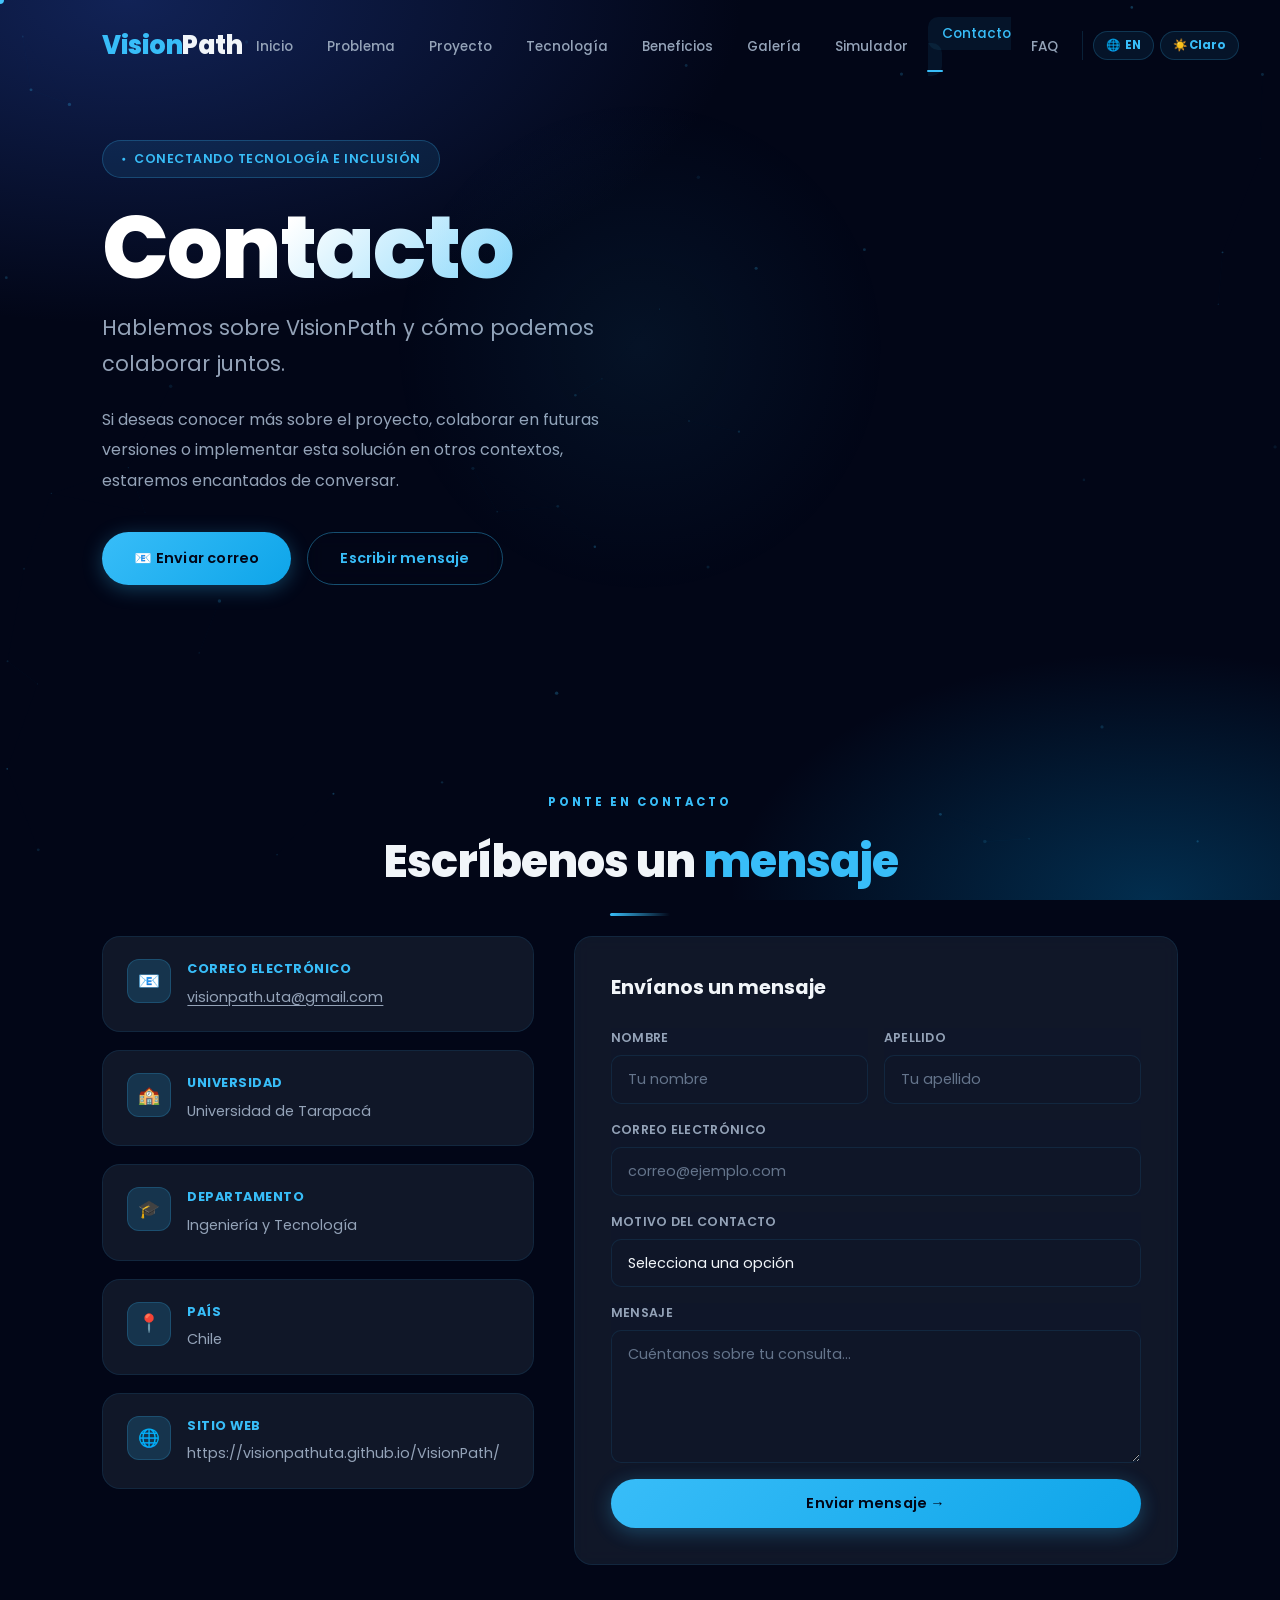
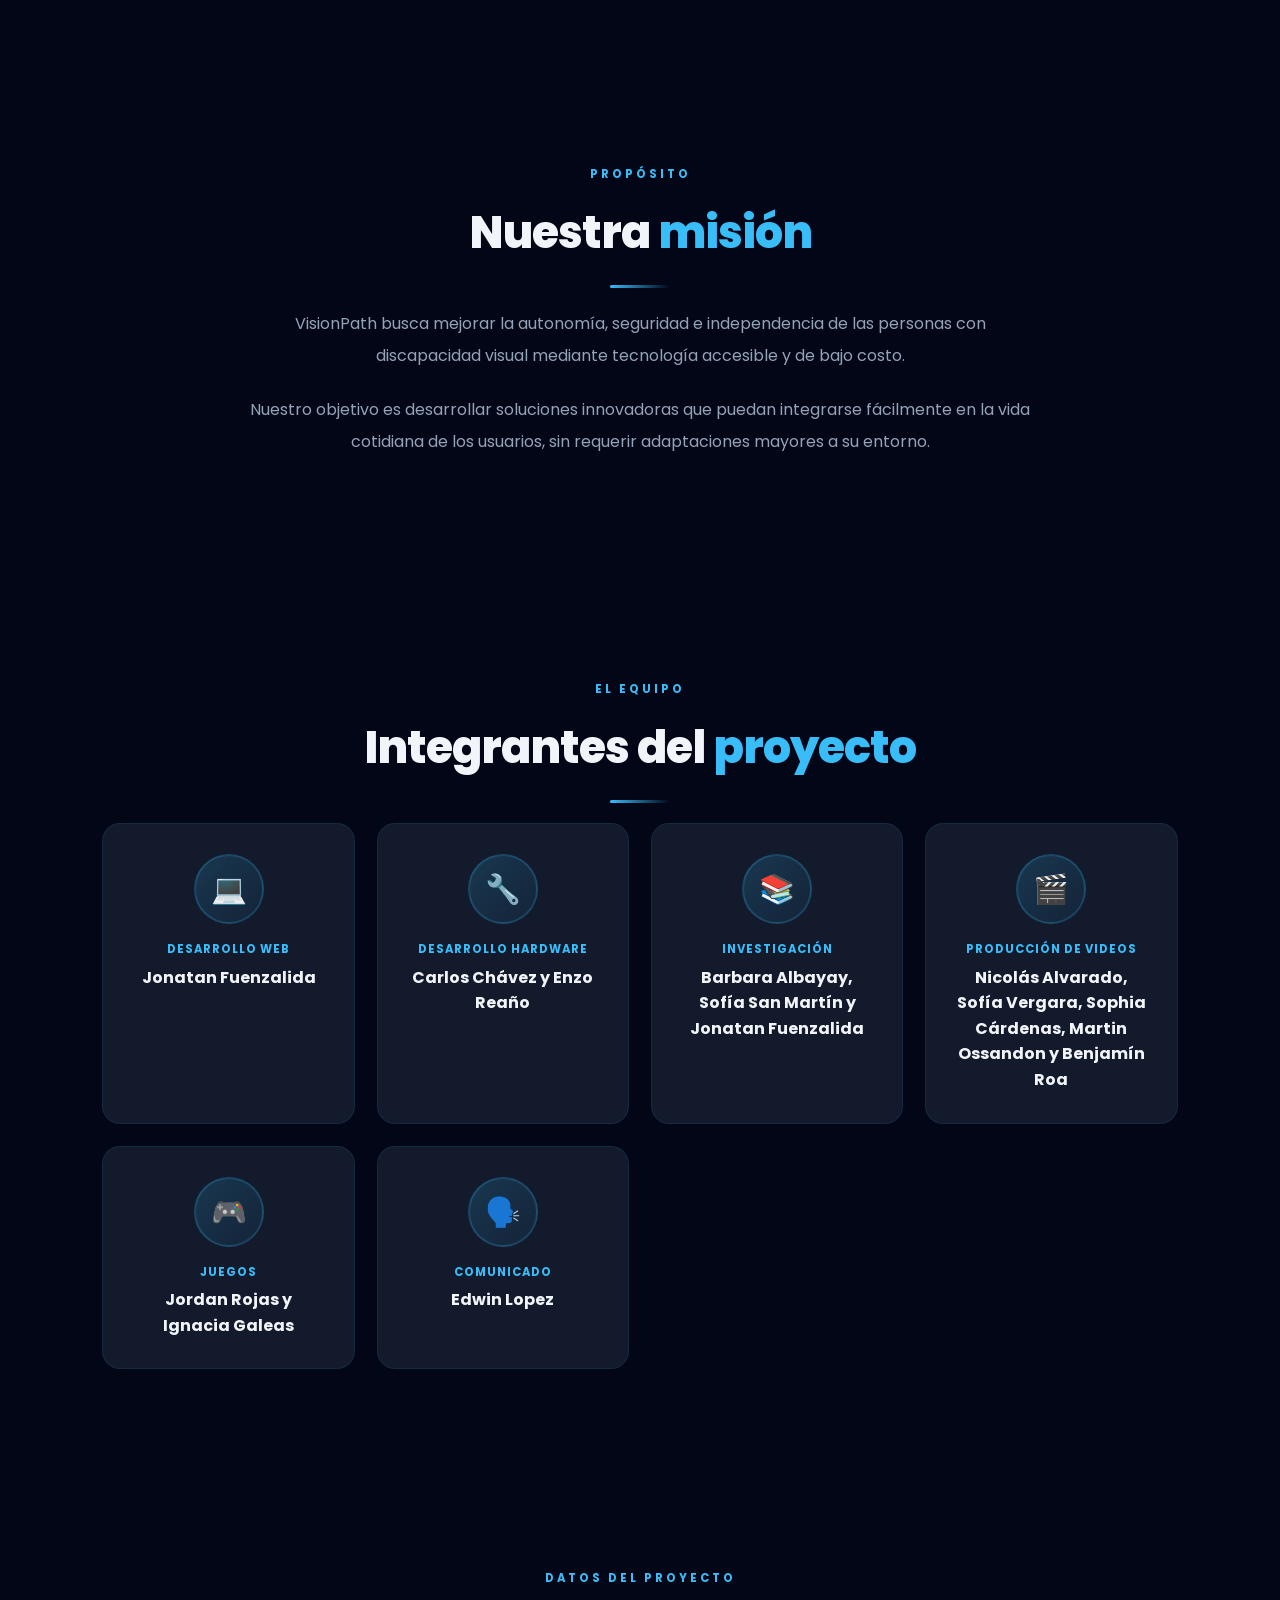
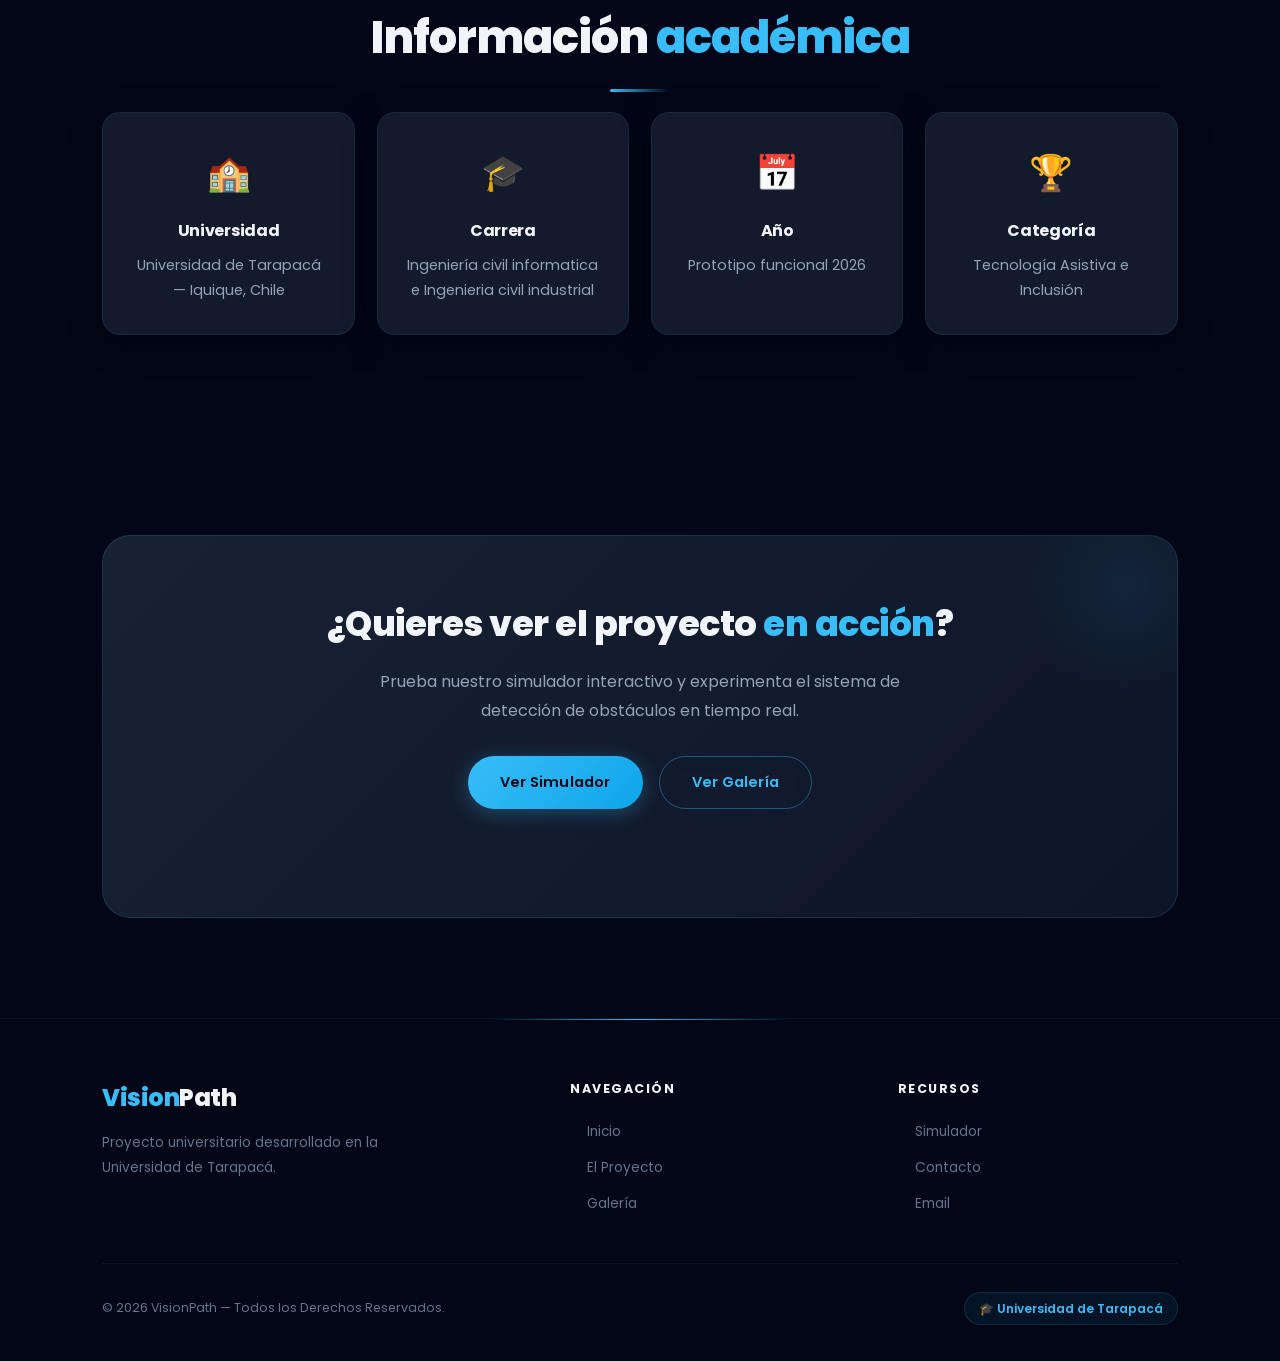
==== commit 20481092: "Update contacto.html Nombres, Carreras, Correo, Pagina" ====
--- a/contacto.html
+++ b/contacto.html
@@ -74,7 +74,7 @@
       <div class="contact-info-card hidden delay-2"><div class="info-icon">🏫</div><div class="info-text"><strong>Universidad</strong><span>Universidad de Tarapacá</span></div></div>
       <div class="contact-info-card hidden delay-3"><div class="info-icon">🎓</div><div class="info-text"><strong>Departamento</strong><span>Ingeniería y Tecnología</span></div></div>
       <div class="contact-info-card hidden delay-4"><div class="info-icon">📍</div><div class="info-text"><strong>País</strong><span>Chile</span></div></div>
-      <div class="contact-info-card hidden delay-2"><div class="info-icon">🌐</div><div class="info-text"><strong>Sitio web</strong><span>www.visionpath.cl</span></div></div>
+      <div class="contact-info-card hidden delay-2"><div class="info-icon">🌐</div><div class="info-text"><strong>Sitio web</strong><span>https://visionpathuta.github.io/VisionPath/</span></div></div>
     </div>
     <div class="contact-form-wrapper hidden delay-2">
       <h3>Envíanos un mensaje</h3>
@@ -125,7 +125,7 @@
     <div class="member-card hidden delay-2">
       <div class="member-avatar">🔧</div>
       <div class="member-role">Desarrollo Hardware</div>
-      <div class="member-name">Carlos Chávez y Enzo Reaños</div>
+      <div class="member-name">Carlos Chávez y Enzo Reaño</div>
     </div>
     <div class="member-card hidden delay-3">
       <div class="member-avatar">📚</div>
@@ -145,7 +145,7 @@
     <div class="member-card hidden delay-2">
       <div class="member-avatar">🗣️</div>
       <div class="member-role">Comunicado</div>
-      <div class="member-name">Edwin Lopez y Renato Vidal</div>
+      <div class="member-name">Edwin Lopez</div>
     </div>
   </div>
 </section>
@@ -157,7 +157,7 @@
   <div class="section-divider"></div>
   <div class="cards">
     <div class="card hidden delay-1"><span class="card-icon">🏫</span><h3>Universidad</h3><p>Universidad de Tarapacá — Iquique, Chile</p></div>
-    <div class="card hidden delay-2"><span class="card-icon">🎓</span><h3>Carrera</h3><p>Ingeniería y Tecnología</p></div>
+    <div class="card hidden delay-2"><span class="card-icon">🎓</span><h3>Carrera</h3><p>Ingeniería civil informatica e Ingenieria civil industrial</p></div>
     <div class="card hidden delay-3"><span class="card-icon">📅</span><h3>Año</h3><p>Prototipo funcional 2026</p></div>
     <div class="card hidden delay-4"><span class="card-icon">🏆</span><h3>Categoría</h3><p>Tecnología Asistiva e Inclusión</p></div>
   </div>
@@ -184,7 +184,7 @@
     </ul></div>
     <div class="footer-col"><h4>Recursos</h4><ul>
       <li><a href="simulador.html">Simulador</a></li><li><a href="contacto.html">Contacto</a></li>
-      <li><a href="mailto:visionpath@gmail.com">Email</a></li>
+      <li><a href="mailto:visionpath.uta@gmail.com">Email</a></li>
     </ul></div>
   </div>
   <div class="footer-bottom"><p>© 2026 VisionPath — Todos los Derechos Reservados.</p><div class="footer-badge">🎓 Universidad de Tarapacá</div></div>
